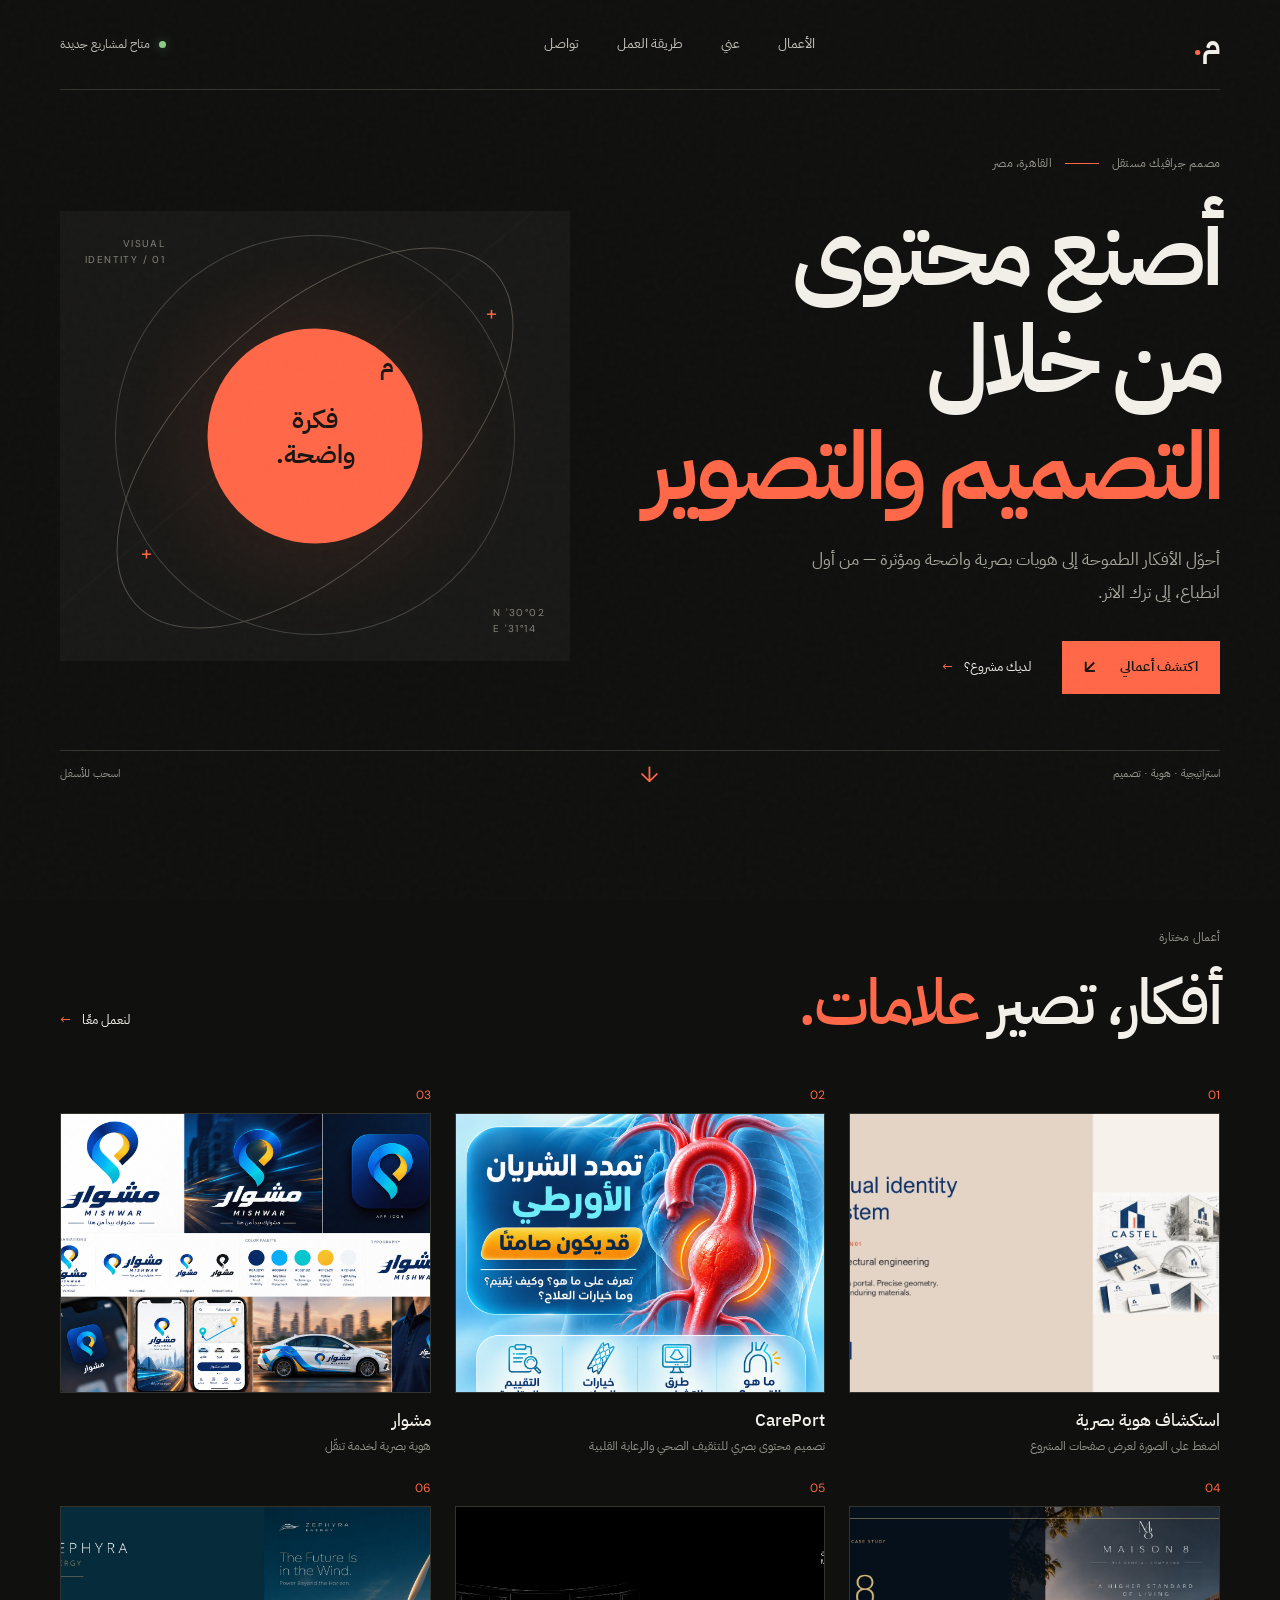
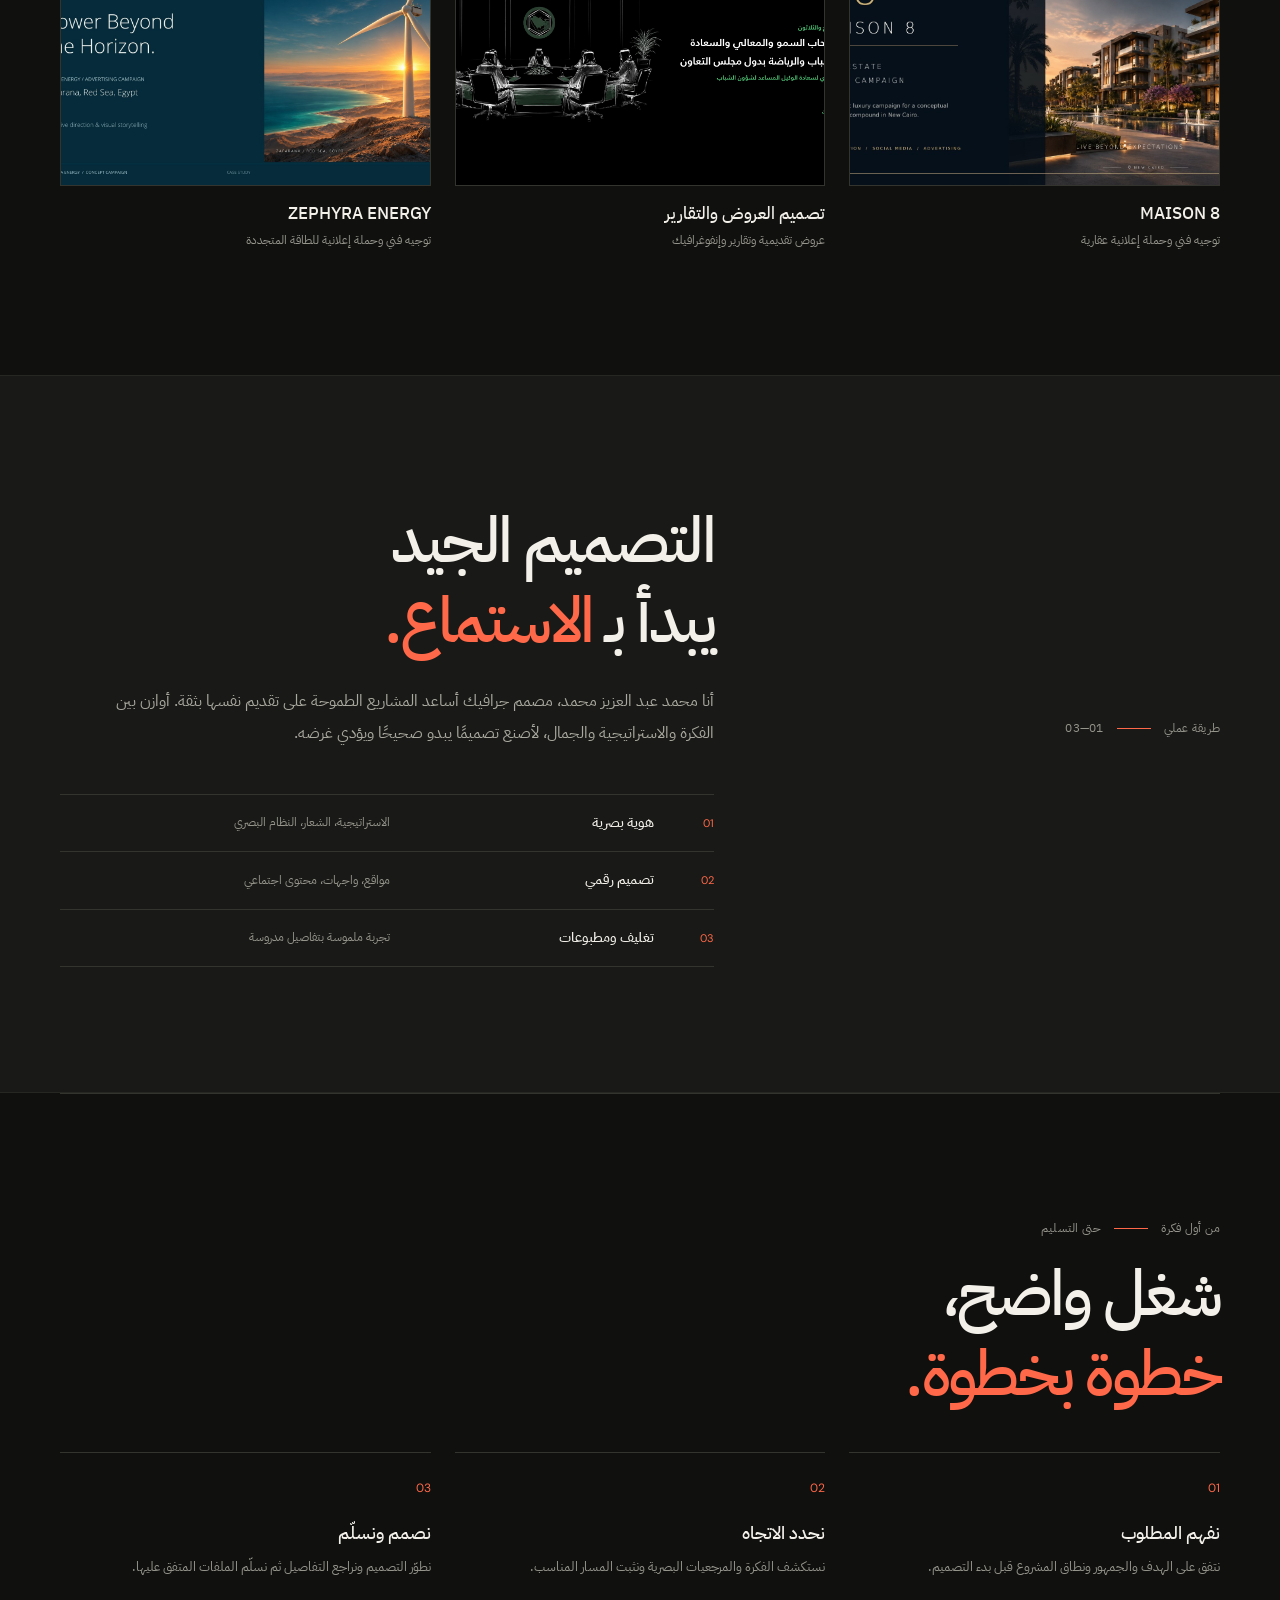
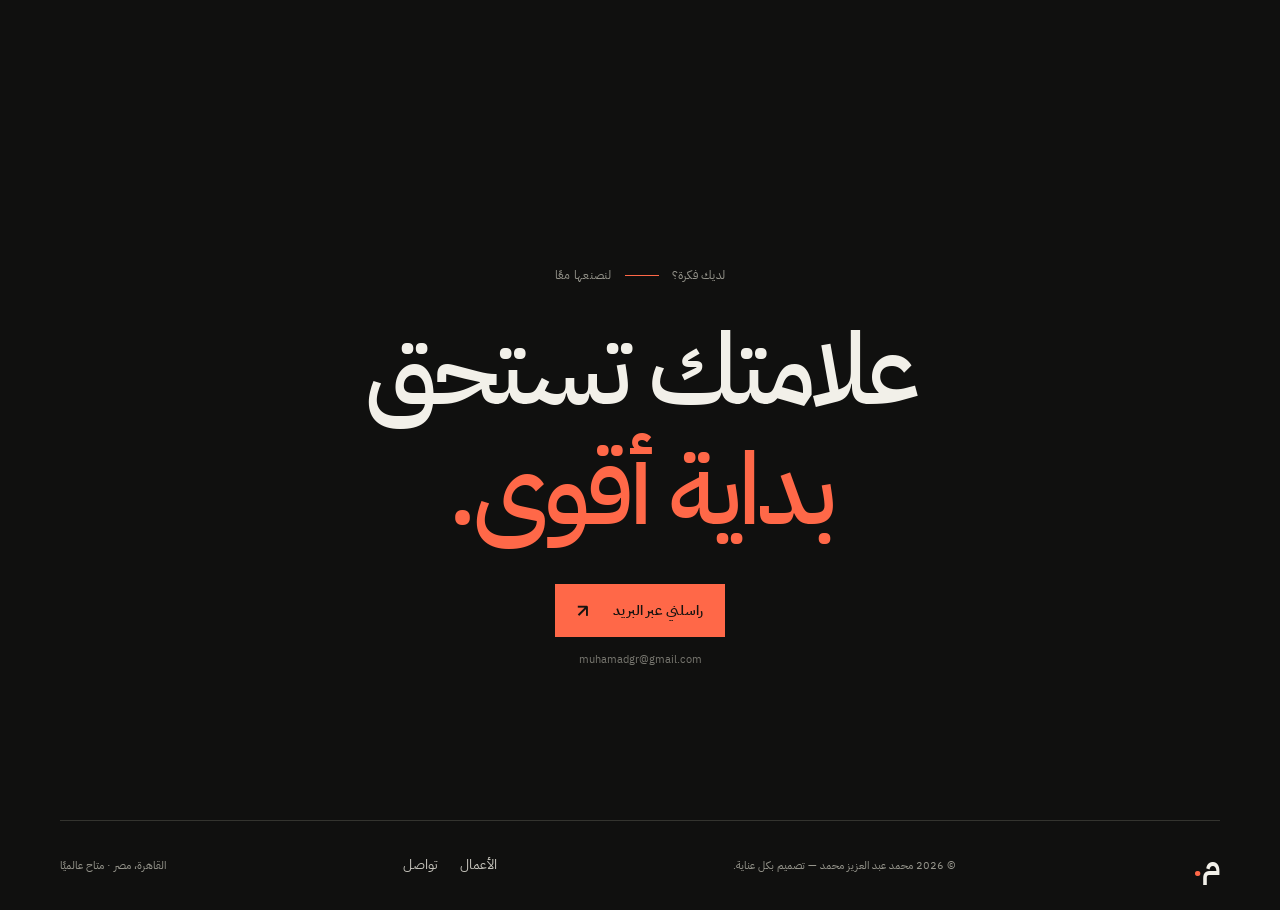
==== index.html @ dd1954d4 "Refine portfolio hero headline" ====
<!doctype html>
<html lang="ar" dir="rtl">
<head>
  <meta charset="utf-8">
  <meta name="viewport" content="width=device-width, initial-scale=1">
  <meta name="theme-color" content="#10100f">
  <meta name="description" content="محمد عبد العزيز محمد — مصمم جرافيك أبني هويات بصرية وتجارب رقمية واضحة، جريئة، ومصممة لتترك أثرًا.">
  <meta property="og:type" content="website">
  <meta property="og:title" content="محمد عبد العزيز محمد — مصمم جرافيك ومصور (منشئ محتوى)">
  <meta property="og:description" content="هويات بصرية وتصميمات رقمية ومطبوعات للمشاريع الطموحة.">
  <link rel="icon" href="favicon.svg" type="image/svg+xml">
  <title>محمد عبد العزيز محمد — مصمم جرافيك ومصور (منشئ محتوى)</title>
  <link rel="preconnect" href="https://fonts.googleapis.com">
  <link rel="preconnect" href="https://fonts.gstatic.com" crossorigin>
  <link href="https://fonts.googleapis.com/css2?family=DM+Sans:wght@400;500;600;700&family=IBM+Plex+Sans+Arabic:wght@400;500;600;700&display=swap" rel="stylesheet">
  <link rel="stylesheet" href="styles.css">
  <script defer a.JPG="script.js"></script>
</head>
<body>
  <a class="skip-link" href="#maincontent">انتقل إلى المحتوى</a>
  <div class="grain" aria-hidden="true"></div>
  <header class="site-header wrap">
    <a class="wordmark" href="#top" aria-label="محمد عبد العزيز محمد، إلى أعلى الصفحة">م<span>.</span></a>
    <nav aria-label="التنقل الرئيسي">
      <a href="#work">الأعمال</a><a href="#about">عني</a><a href="#process">طريقة العمل</a><a href="#contact">تواصل</a>
    </nav>
    <a class="availability" href="#contact"><i></i> متاح لمشاريع جديدة</a>
  </header>

  <main id="top">
    <section class="hero wrap" id="maincontent">
      <div class="hero-copy">
        <p class="eyebrow"><span>مصمم جرافيك مستقل</span><span class="eyebrow-line"></span><span>القاهرة، مصر</span></p>
        <h1>أصنع محتوى<br>من خلال <em>التصميم والتصوير</em></h1>
        <p class="hero-intro">أحوّل الأفكار الطموحة إلى هويات بصرية واضحة ومؤثرة — من أول انطباع، إلى ترك الاثر.</p>
        <div class="hero-actions"><a class="button button-primary" href="#work">اكتشف أعمالي <span>↙</span></a><a class="text-link" href="#contact">لديك مشروع؟ <span>←</span></a></div>
      </div>
      <div class="hero-art" aria-label="تكوين تجريدي يعبر عن الهوية البصرية" role="img">
        <div class="art-orbit orbit-one"></div><div class="art-orbit orbit-two"></div>
        <div class="art-disc"><span>فكرة<br>واضحة.</span><b>م</b></div>
        <span class="art-index">VISUAL<br>IDENTITY / 01</span><span class="art-coordinate">30°02' N<br>31°14' E</span>
        <span class="art-cross cross-one">+</span><span class="art-cross cross-two">+</span>
      </div>
      <div class="hero-foot"><span>استراتيجية · هوية · تصميم</span><a href="#work" aria-label="انتقل إلى الأعمال">↓</a><span>اسحب للأسفل</span></div>
    </section>

    <section class="work-section section wrap" id="work">
      <div class="section-heading"><div><p class="eyebrow">أعمال مختارة</p><h2>أفكار، تصير <em>علامات.</em></h2></div><a class="text-link desktop-link" href="#contact">لنعمل معًا <span>←</span></a></div>
      <div class="project-grid">
        <article class="project-slot"><span class="slot-number">01</span><a href="project-01-nine-pages.html" style="display:block;color:inherit;text-decoration:none"><div class="project-image-wrap"><img class="project-image" src="a.JPG" alt="غلاف المشروع الأول" loading="lazy"></div></a><h3>استكشاف هوية بصرية</h3><p>اضغط على الصورة لعرض صفحات المشروع</p></article>
        <article class="project-slot">
          <span class="slot-number">02</span>
          <a href="careport.html" aria-label="عرض مشروع CarePort" style="display:block;color:inherit;text-decoration:none">
            <div class="project-image-wrap"><img class="project-image" src="careport-cover.png" alt="غلاف سلسلة CarePort للتثقيف الصحي" loading="lazy" width="1254" height="1254"></div>
            <h3><bdi lang="en">CarePort</bdi></h3>
          </a>
          <p>تصميم محتوى بصري للتثقيف الصحي والرعاية القلبية</p>
        </article>
        <article class="project-slot">
          <span class="slot-number">03</span>
          <a href="mishwar.html" aria-label="عرض مشروع مشوار" style="display:block;color:inherit;text-decoration:none">
            <div class="project-image-wrap"><img class="project-image" src="mishwar-cover.png" alt="لوحة هوية مشوار تعرض الشعار والألوان ونماذج تطبيقه على الهاتف والمركبة" loading="lazy" width="1536" height="1024"></div>
            <h3>مشوار</h3>
          </a>
          <p>هوية بصرية لخدمة تنقّل</p>
        </article>
        <article class="project-slot">
          <span class="slot-number">04</span>
          <a href="maison-8.html" aria-label="عرض مشروع MAISON 8" style="display:block;color:inherit;text-decoration:none">
            <div class="project-image-wrap"><img class="project-image" src="maison-8-01.jpg" alt="غلاف حملة MAISON 8 لمجمّع سكني في القاهرة الجديدة" loading="lazy" width="1500" height="844"></div>
            <h3><bdi lang="en">MAISON 8</bdi></h3>
          </a>
          <p>توجيه فني وحملة إعلانية عقارية</p>
        </article>
        <article class="project-slot">
          <span class="slot-number">05</span>
          <a href="presentations.html" aria-label="عرض مشروع تصميم العروض والتقارير" style="display:block;color:inherit;text-decoration:none">
            <div class="project-image-wrap"><img class="project-image" src="pr-01-sports-cover.png" alt="غلاف عرض وزارة الرياضة" loading="lazy" width="1920" height="1080"></div>
            <h3>تصميم العروض والتقارير</h3>
          </a>
          <p>عروض تقديمية وتقارير وإنفوغرافيك</p>
        </article>
        <article class="project-slot">
          <span class="slot-number">06</span>
          <a href="zephyra-energy.html" aria-label="عرض مشروع ZEPHYRA ENERGY" style="display:block;color:inherit;text-decoration:none">
            <div class="project-image-wrap"><img class="project-image" src="zephyra-energy-01.jpg" alt="غلاف حملة ZEPHYRA ENERGY لطاقة الرياح بالزعفرانة" loading="lazy" width="1500" height="938"></div>
            <h3><bdi lang="en">ZEPHYRA ENERGY</bdi></h3>
          </a>
          <p>توجيه فني وحملة إعلانية للطاقة المتجددة</p>
        </article>
      </div>
    </section>

    <section class="about-section section" id="about">
      <div class="wrap about-layout"><p class="eyebrow">طريقة عملي <span class="eyebrow-line"></span> 01—03</p><div class="about-content"><h2>التصميم الجيد<br>يبدأ بـ <em>الاستماع.</em></h2><p class="about-body">أنا محمد عبد العزيز محمد، مصمم جرافيك أساعد المشاريع الطموحة على تقديم نفسها بثقة. أوازن بين الفكرة والاستراتيجية والجمال، لأصنع تصميمًا يبدو صحيحًا ويؤدي غرضه.</p><div class="services"><div><span>01</span><b>هوية بصرية</b><small>الاستراتيجية، الشعار، النظام البصري</small></div><div><span>02</span><b>تصميم رقمي</b><small>مواقع، واجهات، محتوى اجتماعي</small></div><div><span>03</span><b>تغليف ومطبوعات</b><small>تجربة ملموسة بتفاصيل مدروسة</small></div></div></div></div>
    </section>

    <section class="process-section section wrap" id="process">
      <div class="section-heading"><div><p class="eyebrow">من أول فكرة <span class="eyebrow-line"></span> حتى التسليم</p><h2>شغل واضح،<br><em>خطوة بخطوة.</em></h2></div></div>
      <div class="process-grid">
        <article><span>01</span><h3>نفهم المطلوب</h3><p>نتفق على الهدف والجمهور ونطاق المشروع قبل بدء التصميم.</p></article>
        <article><span>02</span><h3>نحدد الاتجاه</h3><p>نستكشف الفكرة والمرجعيات البصرية ونثبت المسار المناسب.</p></article>
        <article><span>03</span><h3>نصمم ونسلّم</h3><p>نطوّر التصميم ونراجع التفاصيل ثم نسلّم الملفات المتفق عليها.</p></article>
      </div>
    </section>

    <section class="contact-section section wrap" id="contact"><p class="eyebrow">لديك فكرة؟ <span class="eyebrow-line"></span> لنصنعها معًا</p><h2>علامتك تستحق<br><em>بداية أقوى.</em></h2><a class="button button-primary contact-button" href="mailto:muhamadgr@gmail.com?subject=%D9%85%D8%B4%D8%B1%D9%88%D8%B9%20%D8%AC%D8%AF%D9%8A%D8%AF">راسلني عبر البريد <span>↗</span></a><p class="contact-hint" dir="ltr">muhamadgr@gmail.com</p></section>
  </main>
  <footer class="site-footer wrap"><a class="wordmark" href="#top">م<span>.</span></a><span>© <span id="year">2026</span> محمد عبد العزيز محمد — تصميم بكل عناية.</span><div><a href="#work">الأعمال</a><a href="#contact">تواصل</a></div><span class="footer-location">القاهرة، مصر · متاح عالميًا</span></footer>
</body>
</html>
---- styles.css ----
:root{--bg:#10100f;--panel:#171715;--text:#f2f0e9;--muted:#96958c;--line:#34342f;--accent:#ff6848;--font:"IBM Plex Sans Arabic",sans-serif;--latin:"DM Sans",sans-serif}*{box-sizing:border-box}html{scroll-behavior:smooth;scroll-padding-top:90px}body{margin:0;background:var(--bg);color:var(--text);font-family:var(--font);font-size:16px;line-height:1.6;overflow-x:hidden}.grain{position:fixed;inset:0;pointer-events:none;z-index:5;opacity:.07;background-image:url("data:image/svg+xml,%3Csvg viewBox='0 0 180 180' xmlns='http://www.w3.org/2000/svg'%3E%3Cfilter id='n'%3E%3CfeTurbulence type='fractalNoise' baseFrequency='.8' numOctaves='3' stitchTiles='stitch'/%3E%3C/filter%3E%3Crect width='100%25' height='100%25' filter='url(%23n)' opacity='.3'/%3E%3C/svg%3E")}.wrap{width:min(1160px,calc(100% - 64px));margin-inline:auto}.site-header{height:90px;display:flex;align-items:center;justify-content:space-between;border-bottom:1px solid var(--line)}.wordmark{font-family:var(--font);font-weight:700;font-size:30px;color:var(--text);text-decoration:none;line-height:1}.wordmark span{color:var(--accent)}nav{display:flex;gap:38px}nav a,.site-footer a:not(.wordmark){font-size:14px;color:#c3c1b9;text-decoration:none;transition:color .2s}nav a:hover,.site-footer a:hover{color:var(--accent)!important}.availability{font-size:12px;text-decoration:none;color:#c3c1b9;display:flex;align-items:center;gap:9px}.availability i{width:7px;height:7px;background:#8ecb86;border-radius:50%;box-shadow:0 0 12px #8ecb8670}.hero{min-height:670px;display:grid;grid-template-columns:1.02fr .98fr;align-items:center;position:relative;padding-block:64px 84px}.hero-copy{padding-bottom:25px}.eyebrow{margin:0 0 27px;color:var(--muted);font-size:12px;letter-spacing:.02em;display:flex;align-items:center;gap:13px}.eyebrow-line{height:1px;width:34px;background:var(--accent);display:inline-block}.hero h1{font-size:clamp(58px,7.4vw,100px);line-height:1.13;letter-spacing:-.055em;margin:0 0 23px;font-weight:600}.hero h1 em,h2 em{font-style:normal;color:var(--accent)}.hero-intro{max-width:445px;color:#aaa99f;font-size:17px;line-height:1.9;margin:0 0 32px}.hero-actions{display:flex;gap:30px;align-items:center}.button{height:53px;padding:0 22px;display:inline-flex;align-items:center;gap:24px;text-decoration:none;font-size:14px;font-weight:600}.button-primary{background:var(--accent);color:#171310;transition:background .2s,transform .2s}.button-primary:hover{background:#ff8368;transform:translateY(-2px)}.button span{font-family:var(--latin);font-size:18px}.text-link{color:var(--text);text-decoration:none;font-size:13px}.text-link span{color:var(--accent);padding-inline-start:8px}.hero-art{height:450px;max-width:510px;width:100%;justify-self:end;position:relative;background:#191917;overflow:hidden}.hero-art:before{content:"";position:absolute;inset:0;background:linear-gradient(140deg,transparent 45%,#ffffff04 45.2%,transparent 45.6%),radial-gradient(ellipse at 50% 50%,#ff684808,transparent 65%)}.art-orbit{position:absolute;border:1px solid #42413b;border-radius:50%;width:400px;height:400px;top:24px;left:50%;transform:translateX(-50%) rotate(-27deg)}.orbit-two{width:250px;height:490px;top:-18px;transform:translateX(-50%) rotate(47deg);border-color:#555149}.art-disc{position:absolute;width:215px;height:215px;border-radius:50%;background:var(--accent);color:#1b1512;top:50%;left:50%;transform:translate(-50%,-50%);display:flex;align-items:center;justify-content:center;text-align:center;font-size:26px;line-height:1.35;font-weight:600;box-shadow:0 0 100px #ff684822}.art-disc b{position:absolute;font-size:22px;top:22px;right:29px}.art-index,.art-coordinate{position:absolute;font:10px/1.6 var(--latin);letter-spacing:.14em;color:#85837a}.art-index{top:25px;left:25px}.art-coordinate{bottom:24px;right:25px;text-align:left}.art-cross{position:absolute;font:20px var(--latin);color:var(--accent)}.cross-one{top:89px;right:73px}.cross-two{bottom:95px;left:81px}.hero-foot{position:absolute;bottom:20px;left:0;right:0;display:flex;align-items:center;justify-content:space-between;border-top:1px solid var(--line);padding-top:14px;color:var(--muted);font-size:11px}.hero-foot a{position:absolute;left:50%;color:var(--accent);font:22px var(--latin);text-decoration:none}.section{padding-block:125px}.section-heading{display:flex;align-items:end;justify-content:space-between;margin-bottom:44px}.section-heading .eyebrow{margin-bottom:16px}.section h2{font-size:clamp(40px,5vw,65px);line-height:1.25;letter-spacing:-.04em;margin:0;font-weight:500}.desktop-link{margin-bottom:12px}.project-grid{display:grid;grid-template-columns:1fr 1fr;gap:48px 22px}.project{color:inherit;text-decoration:none;min-width:0}.project-large{grid-column:1/-1}.project-art{height:330px;position:relative;overflow:hidden}.project-large .project-art{height:445px}.mock-label{position:absolute;top:15px;right:16px;z-index:2;font-size:10px;color:#fff;background:#111a;padding:5px 9px}.art-nawa{background:#b3bd9e;color:#18261a;display:grid;place-items:center}.nawa-mark{font-size:clamp(65px,12vw,145px);font-weight:700;letter-spacing:-.09em;z-index:1}.nawa-mark span{font:17px var(--latin);vertical-align:top;letter-spacing:0}.nawa-sun{position:absolute;width:330px;height:330px;left:9%;top:-100px;border:1px solid #344b2c;border-radius:50%;box-shadow:0 0 0 35px #ffffff0a,0 0 0 70px #ffffff08}.nawa-caption{position:absolute;bottom:25px;left:27px;font:10px var(--latin);letter-spacing:.2em}.art-athar{background:#dfcfb4;color:#2c2924;display:grid;place-items:center}.athar-stamp{font-size:clamp(70px,11vw,120px);font-weight:700;z-index:1;transform:rotate(-8deg);border:3px solid #2c2924;padding:5px 20px 16px;outline:1px solid #2c2924;outline-offset:7px}.athar-lines{position:absolute;inset:-60% -20%;transform:rotate(32deg);background:repeating-linear-gradient(90deg,transparent 0 39px,#2c292418 40px 41px)}.athar-side{position:absolute;bottom:25px;left:25px;font:10px var(--latin);letter-spacing:.18em}.art-madar{background:#d85639;color:#211915;display:grid;place-items:center}.madar-type{font-size:clamp(75px,11vw,125px);font-weight:600;z-index:1;letter-spacing:-.07em}.madar-orb{position:absolute;border:1px solid #2d201b8c;border-radius:50%;width:270px;height:270px}.orb-a{top:-175px;right:-45px}.orb-b{bottom:-215px;left:-55px;width:360px;height:360px}.madar-caption{position:absolute;bottom:25px;right:25px;font:10px var(--latin);letter-spacing:.2em}.project-meta{display:flex;justify-content:space-between;align-items:start;padding-top:16px}.project-meta h3{margin:0 0 3px;font-size:19px;font-weight:500}.project-meta p{margin:0;color:var(--muted);font-size:12px}.project-year{font:11px var(--latin);color:var(--muted);padding-top:5px}.project-year b{color:var(--accent);font-size:16px;margin-inline-start:8px}.placeholder-note{font-size:12px;color:#77766f;margin:35px 0 0}.about-section{background:#191917;border-block:1px solid #262622}.about-layout{display:grid;grid-template-columns:.8fr 1.2fr;gap:70px}.about-layout>.eyebrow{padding-top:17px}.about-content h2{font-size:clamp(43px,5vw,68px);margin-bottom:24px}.about-body{max-width:610px;color:#aaa99f;line-height:2;font-size:16px}.services{margin-top:45px;border-top:1px solid var(--line)}.services>div{display:grid;grid-template-columns:60px 1fr 1.25fr;align-items:center;padding:17px 0;border-bottom:1px solid var(--line)}.services span{font:11px var(--latin);color:var(--accent)}.services b{font-size:14px;font-weight:500}.services small{font-size:12px;color:var(--muted)}.contact-section{text-align:center;padding-block:140px}.contact-section>.eyebrow{justify-content:center;margin-bottom:26px}.contact-section h2{font-size:clamp(55px,8vw,100px);line-height:1.2;margin-bottom:33px}.contact-button{margin:auto}.contact-hint{font-size:11px;color:#77766f;margin-top:14px}.site-footer{height:90px;border-top:1px solid var(--line);display:flex;align-items:center;justify-content:space-between;color:var(--muted);font-size:11px}.site-footer>div{display:flex;gap:22px}.footer-location{font-family:var(--font)}
@media(max-width:760px){.wrap{width:calc(100% - 40px)}.site-header{height:72px}.availability{font-size:0;gap:0}.availability i{width:8px;height:8px}nav{gap:18px}nav a{font-size:12px}.hero{grid-template-columns:1fr;padding-block:65px 75px;gap:42px}.hero-copy{padding:0}.hero h1{font-size:clamp(58px,13vw,86px)}.hero-intro{font-size:15px}.hero-art{height:min(88vw,400px);justify-self:stretch;max-width:none}.hero-foot{bottom:14px}.section{padding-block:82px}.section-heading{align-items:start}.section-heading h2{font-size:40px}.desktop-link{display:none}.project-grid{gap:38px 14px}.project-large .project-art{height:330px}.project-art{height:260px}.about-layout{grid-template-columns:1fr;gap:24px}.about-layout>.eyebrow{margin:0}.services>div{grid-template-columns:38px 1fr}.services small{grid-column:2;margin-top:3px}.contact-section{padding-block:100px}.contact-section h2{font-size:clamp(54px,12vw,78px)}.site-footer{height:auto;min-height:90px;display:grid;grid-template-columns:auto 1fr;gap:12px;padding-block:20px}.site-footer>span:nth-child(2){text-align:left}.site-footer>div{grid-column:1}.footer-location{grid-column:2;grid-row:2;text-align:left}}@media(max-width:480px){.wrap{width:calc(100% - 32px)}nav{gap:13px}nav a{font-size:11px}.wordmark{font-size:27px}.hero{padding-top:54px}.eyebrow{font-size:10px;gap:9px}.hero-art{height:310px}.project-grid{grid-template-columns:1fr}.project-large{grid-column:auto}.project-large .project-art,.project-art{height:300px}.nawa-mark{font-size:100px}.section-heading h2{font-size:36px}.site-footer{font-size:10px}}
@media(prefers-reduced-motion:reduce){html{scroll-behavior:auto}*,*:before,*:after{transition:none!important}}
.skip-link{position:fixed;top:10px;right:10px;z-index:10;transform:translateY(-160%);background:var(--accent);color:#171310;padding:10px 16px;text-decoration:none;font-size:13px}.skip-link:focus{transform:translateY(0)}
:focus-visible{outline:2px solid var(--accent);outline-offset:4px}
.project-grid{grid-template-columns:repeat(3,minmax(0,1fr));gap:24px}
.project-slot{min-width:0}.slot-number{display:block;font:12px var(--latin);color:var(--accent);margin-bottom:10px}.slot-graphic{height:280px;position:relative;overflow:hidden;background:#1a1a18;border:1px solid #34342f}.slot-graphic:before,.slot-graphic:after{content:"";position:absolute;border:1px solid #66645a;border-radius:50%;width:210px;height:210px;top:35px;left:50%;transform:translateX(-50%)}.slot-graphic:after{width:145px;height:240px;transform:translateX(-50%) rotate(38deg);border-color:#56544b}.slot-graphic i{position:absolute;width:92px;height:92px;top:50%;left:50%;transform:translate(-50%,-50%);border-radius:50%;background:var(--accent);z-index:1}.slot-graphic b{position:absolute;z-index:2;top:50%;left:50%;width:44px;height:3px;transform:translate(-50%,-50%) rotate(-45deg);background:#171310}.slot-graphic span{position:absolute;width:7px;height:7px;right:24px;top:24px;background:var(--accent);border-radius:50%}.graphic-two{background:#24211d}.graphic-two:before{border-color:#797369;width:240px;height:180px}.graphic-two:after{width:260px;height:115px;transform:translateX(-50%) rotate(-32deg);border-color:#5c574e}.graphic-two i{background:#d9c7a7;width:112px;height:112px;border-radius:0;transform:translate(-50%,-50%) rotate(45deg)}.graphic-two b{width:55px;background:#24211d;transform:translate(-50%,-50%) rotate(45deg)}.graphic-three{background:#27221f}.graphic-three:before{border-color:#a34f39;width:250px;height:250px}.graphic-three:after{border-color:#ed755c;width:174px;height:280px}.graphic-three i{width:122px;height:122px;background:#d85639}.graphic-three b{background:#271815;width:60px}.project-slot h3{margin:14px 0 3px;font-size:17px;font-weight:500}.project-slot p{margin:0;color:var(--muted);font-size:12px}.placeholder-note{padding-top:18px;border-top:1px solid var(--line);line-height:1.8}
.process-section{border-top:1px solid var(--line)}.process-section .section-heading{margin-bottom:38px}.process-grid{display:grid;grid-template-columns:repeat(3,1fr);gap:24px}.process-grid article{padding:22px 0;border-top:1px solid var(--line)}.process-grid article>span{font:12px var(--latin);color:var(--accent)}.process-grid h3{font-size:18px;font-weight:500;margin:18px 0 7px}.process-grid p{font-size:13px;line-height:1.9;color:var(--muted);margin:0;max-width:300px}
@media(max-width:900px){nav{gap:22px}.project-grid{grid-template-columns:repeat(2,minmax(0,1fr))}.process-grid{gap:18px}}
@media(max-width:760px){nav{gap:14px}.project-grid{grid-template-columns:repeat(2,minmax(0,1fr))}.slot-graphic{height:235px}.process-grid{grid-template-columns:1fr;gap:4px}.process-grid article{display:grid;grid-template-columns:42px 1fr;align-items:center;column-gap:12px;padding:16px 0}.process-grid article>span{grid-row:span 2}.process-grid h3{margin:0 0 4px}.process-grid p{max-width:none}}
@media(max-width:480px){.project-grid{grid-template-columns:1fr}.slot-graphic{height:260px}}

.project-image-wrap{height:280px;position:relative;overflow:hidden;background:#1a1a18;border:1px solid #34342f}.project-image{width:100%;height:100%;display:block;object-fit:cover;transition:transform .45s ease}.project-slot:hover .project-image{transform:scale(1.035)}.temporary-image-label{position:absolute;z-index:1;top:12px;right:12px;padding:5px 9px;background:#10100fcc;border:1px solid #ffffff30;color:#f2f0e9;font-size:10px;backdrop-filter:blur(8px)}@media(max-width:760px){.project-image-wrap{height:235px}}@media(max-width:480px){.project-image-wrap{height:260px}}
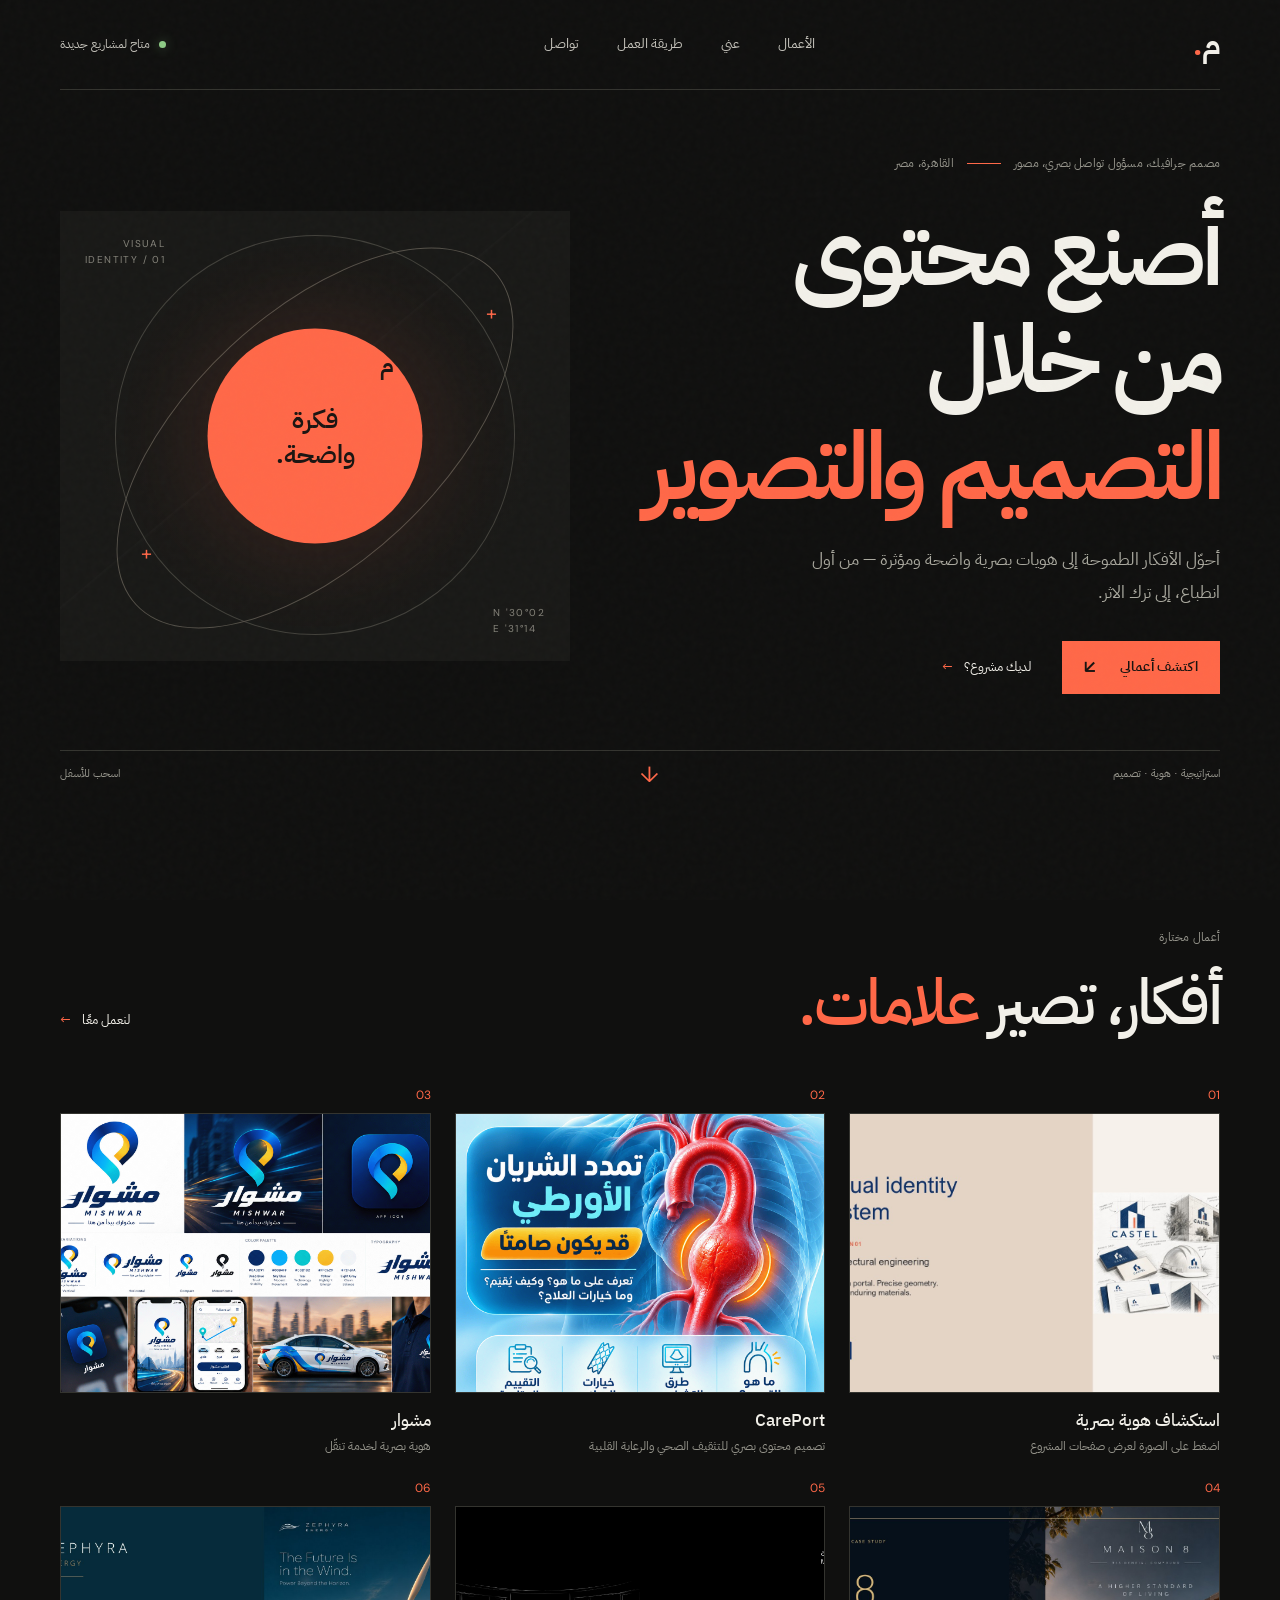
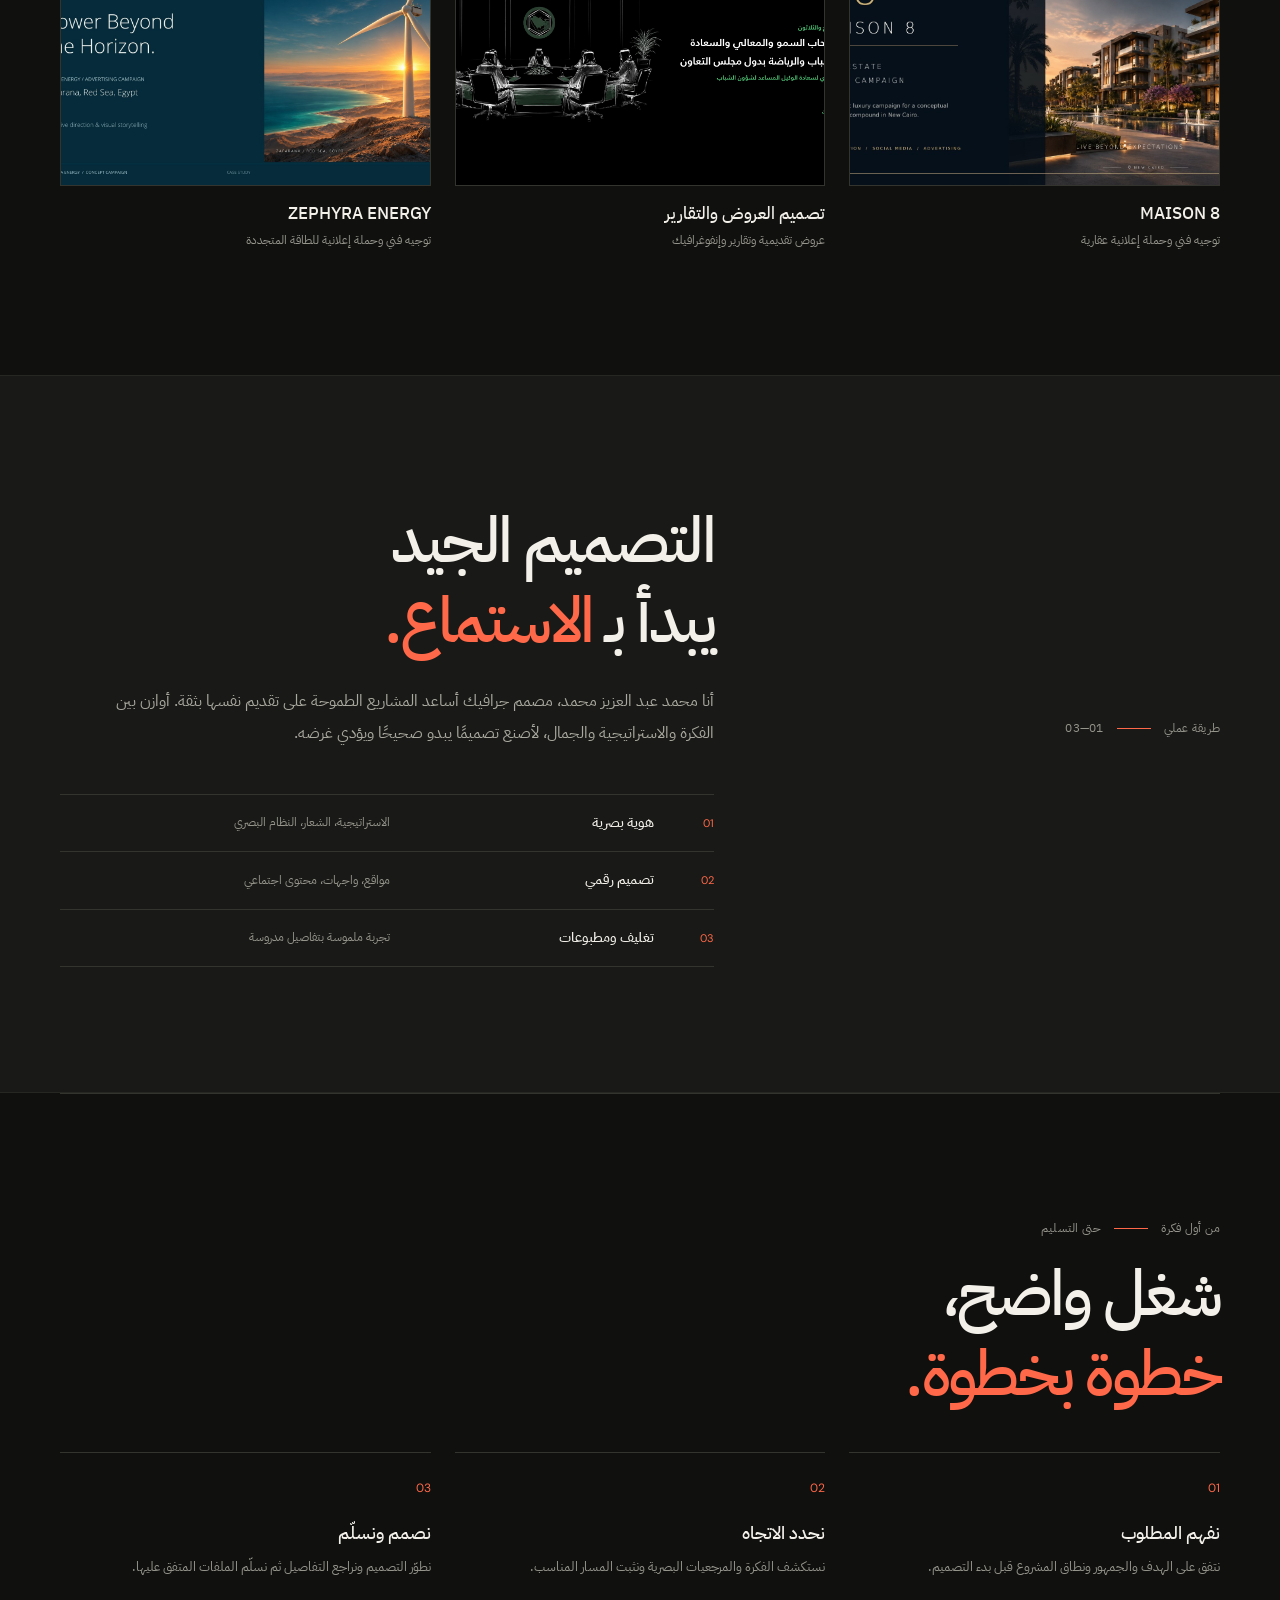
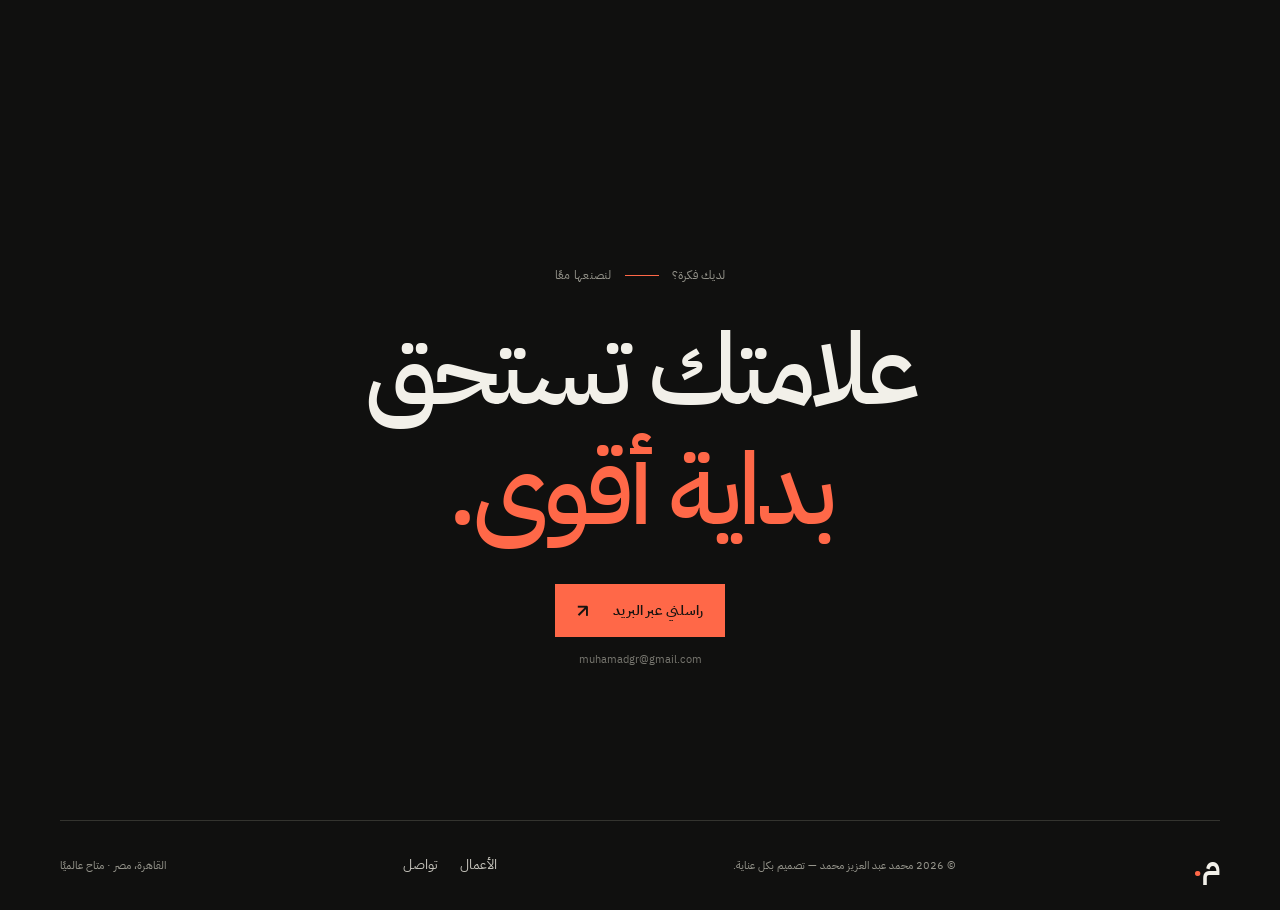
==== commit 1bc504c3: "Update professional role in portfolio hero" ====
--- a/index.html
+++ b/index.html
@@ -62,7 +62,7 @@
 
       <div class="hero-copy"> 
-        <p class="eyebrow"><span>مصمم جرافيك مستقل</span><span class="eyebrow-line"></span><span>القاهرة، مصر</span></p>+        <p class="eyebrow"><span>مصمم جرافيك، مسؤول تواصل بصري، مصور</span><span class="eyebrow-line"></span><span>القاهرة، مصر</span></p> 
         <h1>أصنع محتوى<br>من خلال <em>التصميم والتصوير</em></h1> 
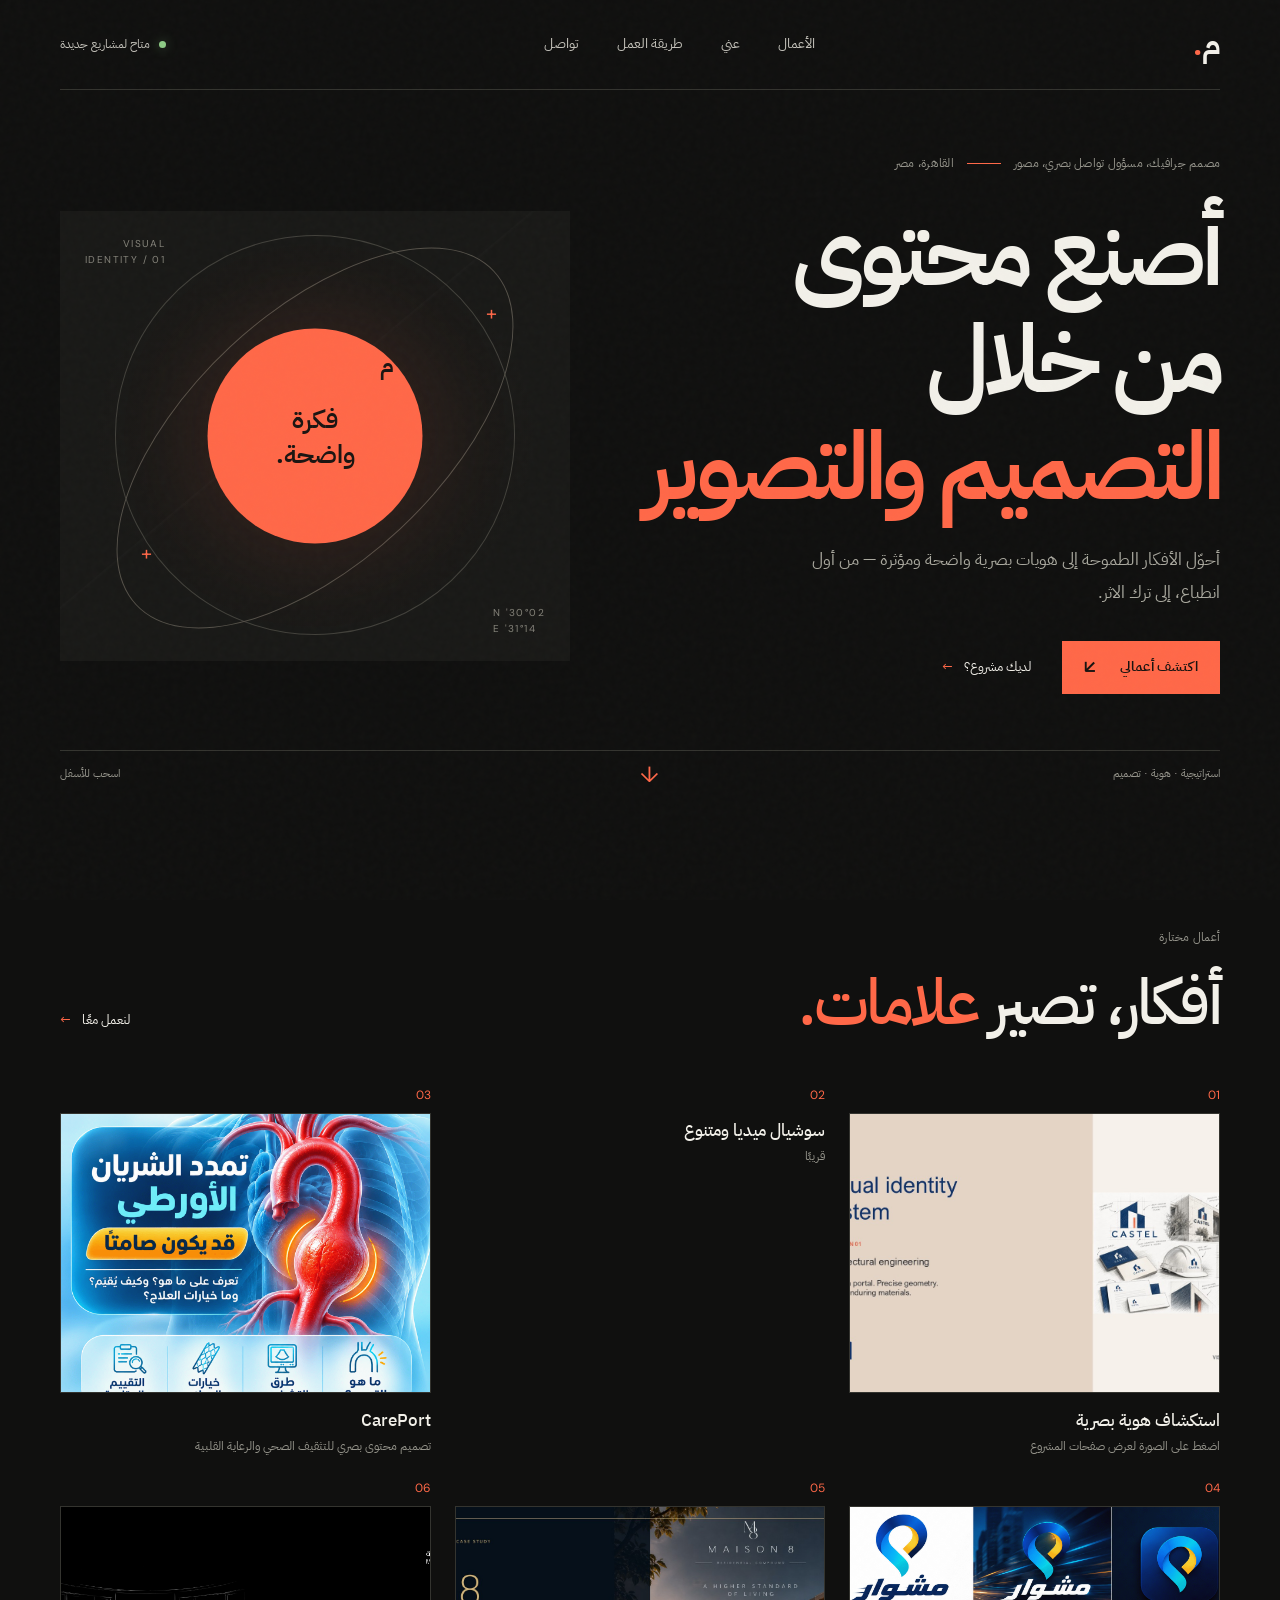
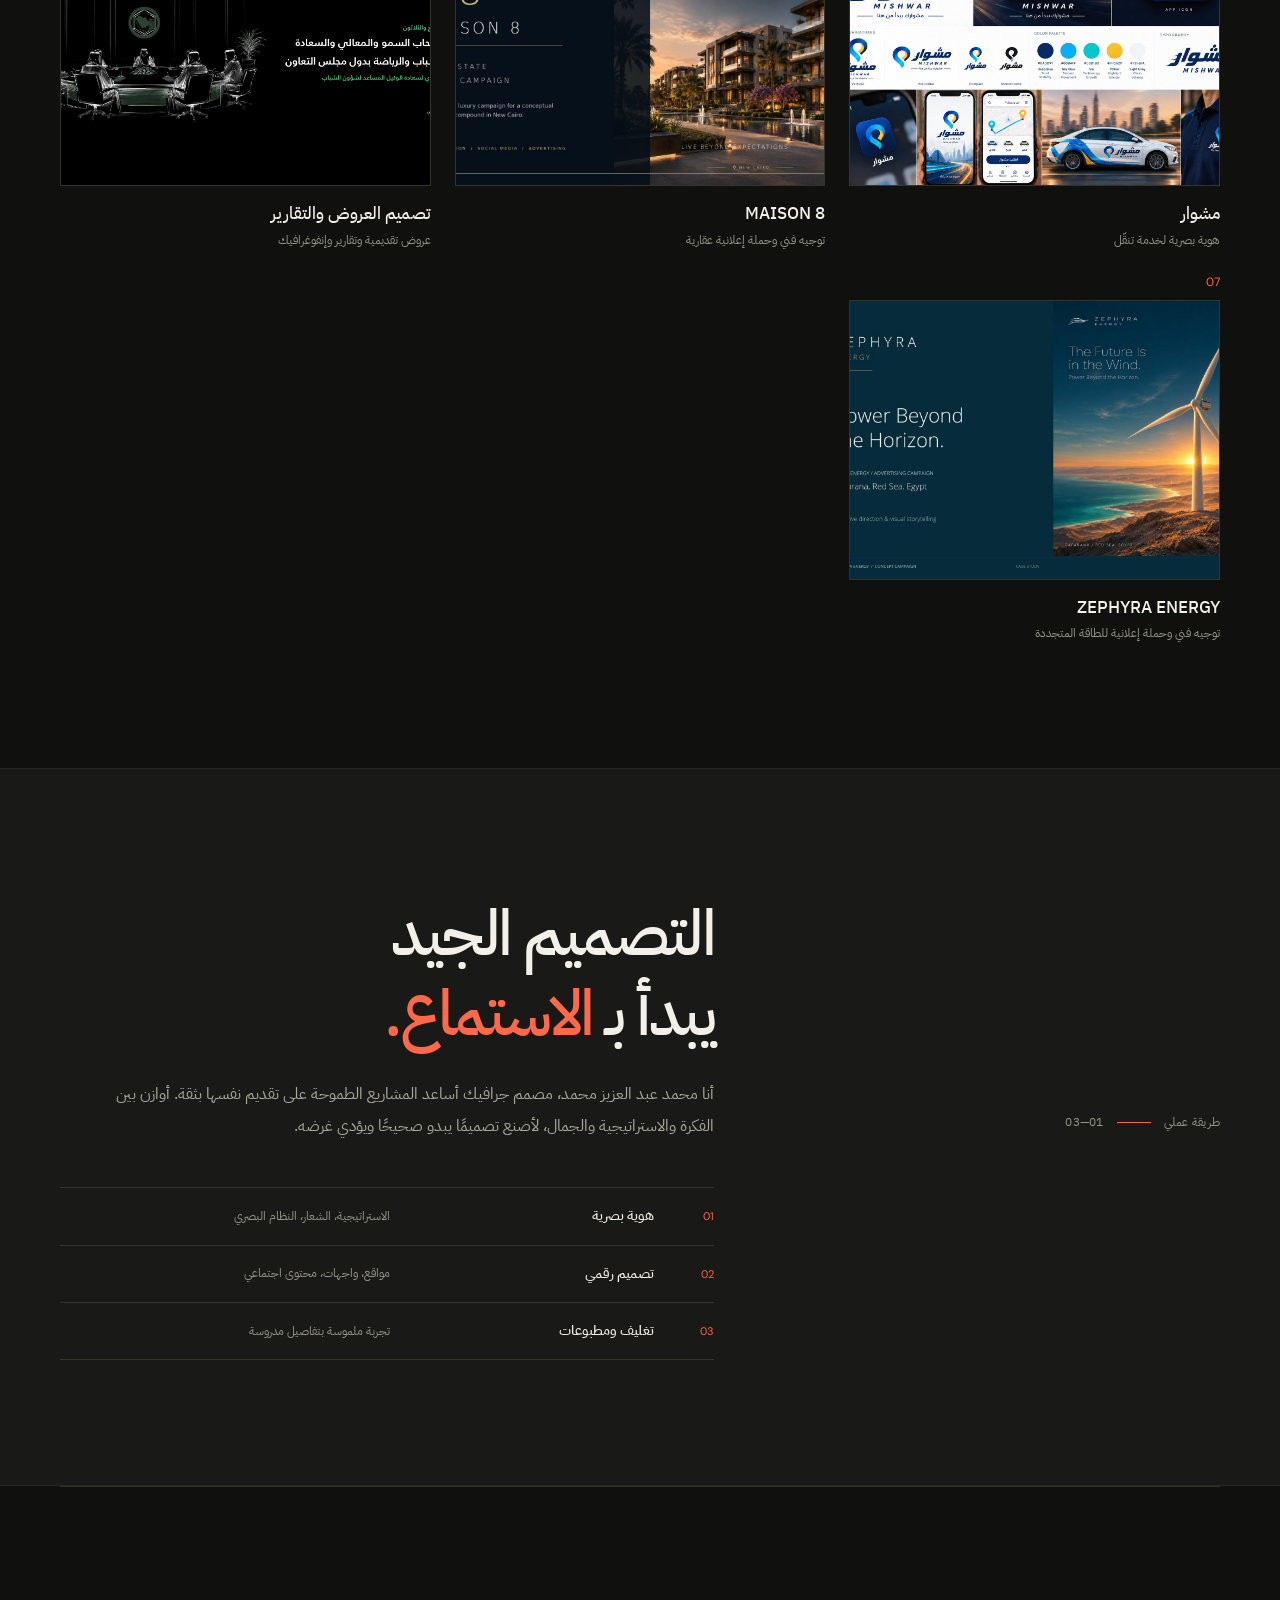
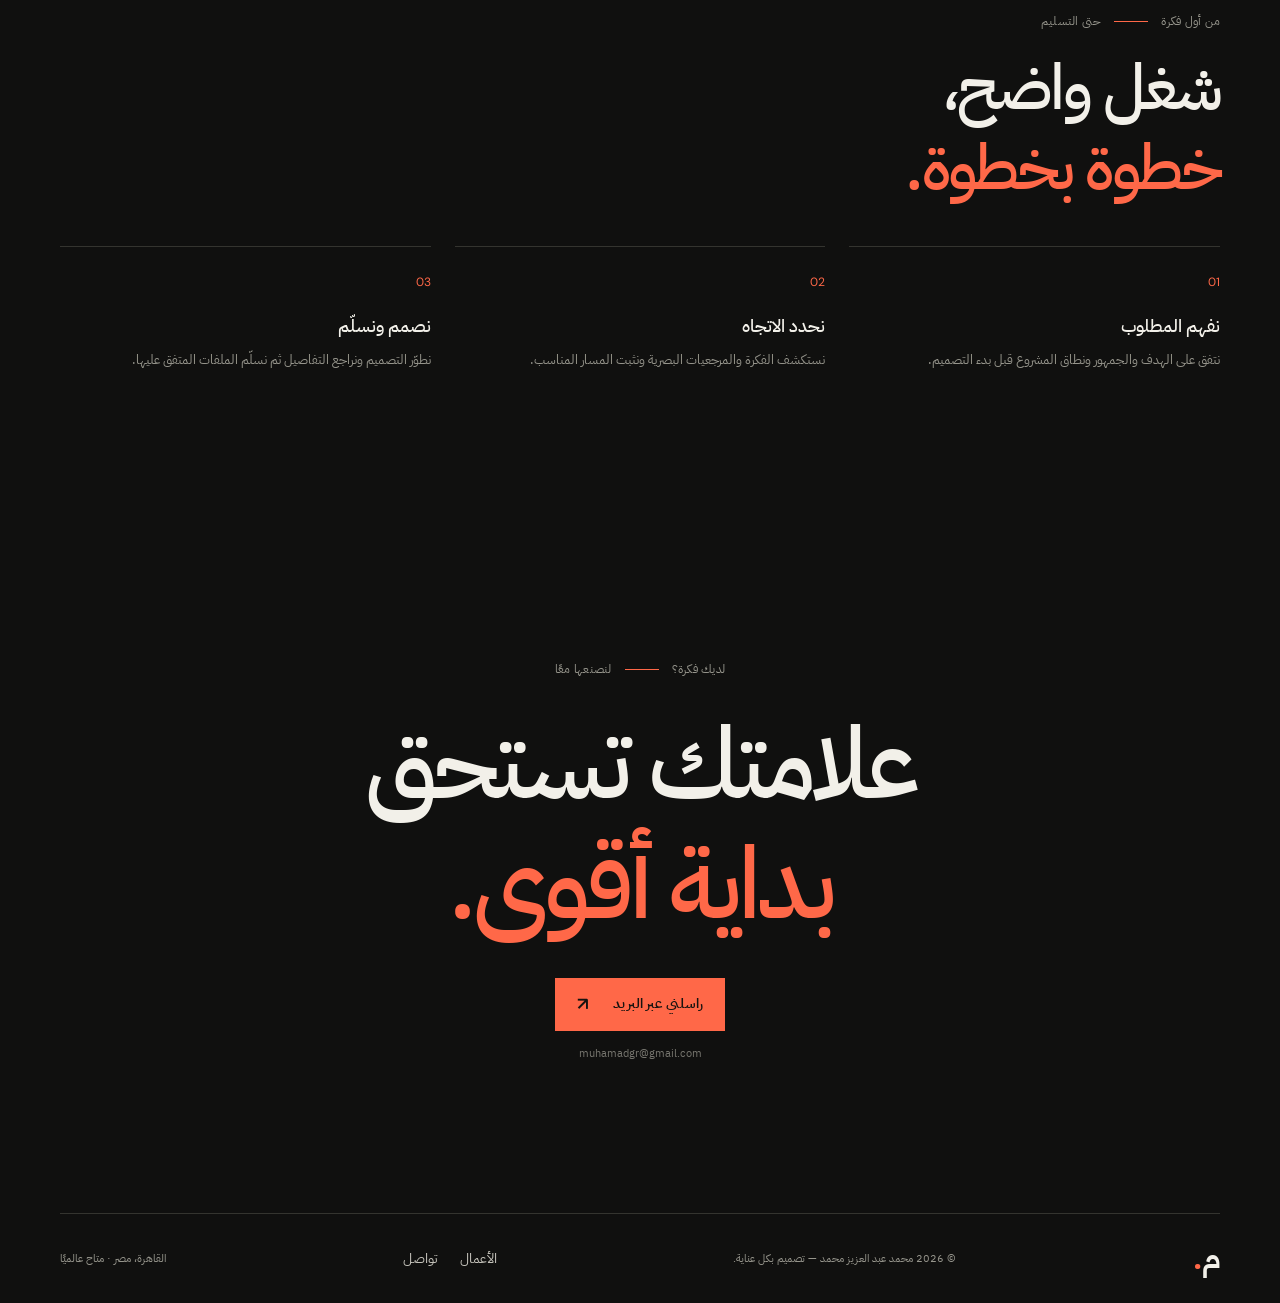
==== commit fa30685c: "Insert social media portfolio project at position 02" ====
--- a/index.html
+++ b/index.html
@@ -98,9 +98,10 @@
 
         <article class="project-slot"><span class="slot-number">01</span><a href="project-01-nine-pages.html" style="display:block;color:inherit;text-decoration:none"><div class="project-image-wrap"><img class="project-image" src="a.JPG" alt="غلاف المشروع الأول" loading="lazy"></div></a><h3>استكشاف هوية بصرية</h3><p>اضغط على الصورة لعرض صفحات المشروع</p></article> 
+        <article class="project-slot" id="social-media"><span class="slot-number">02</span><h3>سوشيال ميديا ومتنوع</h3><p>قريبًا</p></article>
         <article class="project-slot"> 
-          <span class="slot-number">02</span>+          <span class="slot-number">03</span> 
           <a href="careport.html" aria-label="عرض مشروع CarePort" style="display:block;color:inherit;text-decoration:none"> 
@@ -115,7 +116,7 @@
         </article> 
         <article class="project-slot">
-          <span class="slot-number">03</span>
+          <span class="slot-number">04</span>
           <a href="mishwar.html" aria-label="عرض مشروع مشوار" style="display:block;color:inherit;text-decoration:none">
             <div class="project-image-wrap"><img class="project-image" src="mishwar-cover.png" alt="لوحة هوية مشوار تعرض الشعار والألوان ونماذج تطبيقه على الهاتف والمركبة" loading="lazy" width="1536" height="1024"></div>
             <h3>مشوار</h3>
@@ -123,7 +124,7 @@
           <p>هوية بصرية لخدمة تنقّل</p>
         </article>
         <article class="project-slot">
-          <span class="slot-number">04</span>
+          <span class="slot-number">05</span>
           <a href="maison-8.html" aria-label="عرض مشروع MAISON 8" style="display:block;color:inherit;text-decoration:none">
             <div class="project-image-wrap"><img class="project-image" src="maison-8-01.jpg" alt="غلاف حملة MAISON 8 لمجمّع سكني في القاهرة الجديدة" loading="lazy" width="1500" height="844"></div>
             <h3><bdi lang="en">MAISON 8</bdi></h3>
@@ -131,7 +132,7 @@
           <p>توجيه فني وحملة إعلانية عقارية</p>
         </article>
         <article class="project-slot">
-          <span class="slot-number">05</span>
+          <span class="slot-number">06</span>
           <a href="presentations.html" aria-label="عرض مشروع تصميم العروض والتقارير" style="display:block;color:inherit;text-decoration:none">
             <div class="project-image-wrap"><img class="project-image" src="pr-01-sports-cover.png" alt="غلاف عرض وزارة الرياضة" loading="lazy" width="1920" height="1080"></div>
             <h3>تصميم العروض والتقارير</h3>
@@ -140,7 +141,7 @@
         </article>
         <article class="project-slot"> 
-          <span class="slot-number">06</span>+          <span class="slot-number">07</span> 
           <a href="zephyra-energy.html" aria-label="عرض مشروع ZEPHYRA ENERGY" style="display:block;color:inherit;text-decoration:none"> 
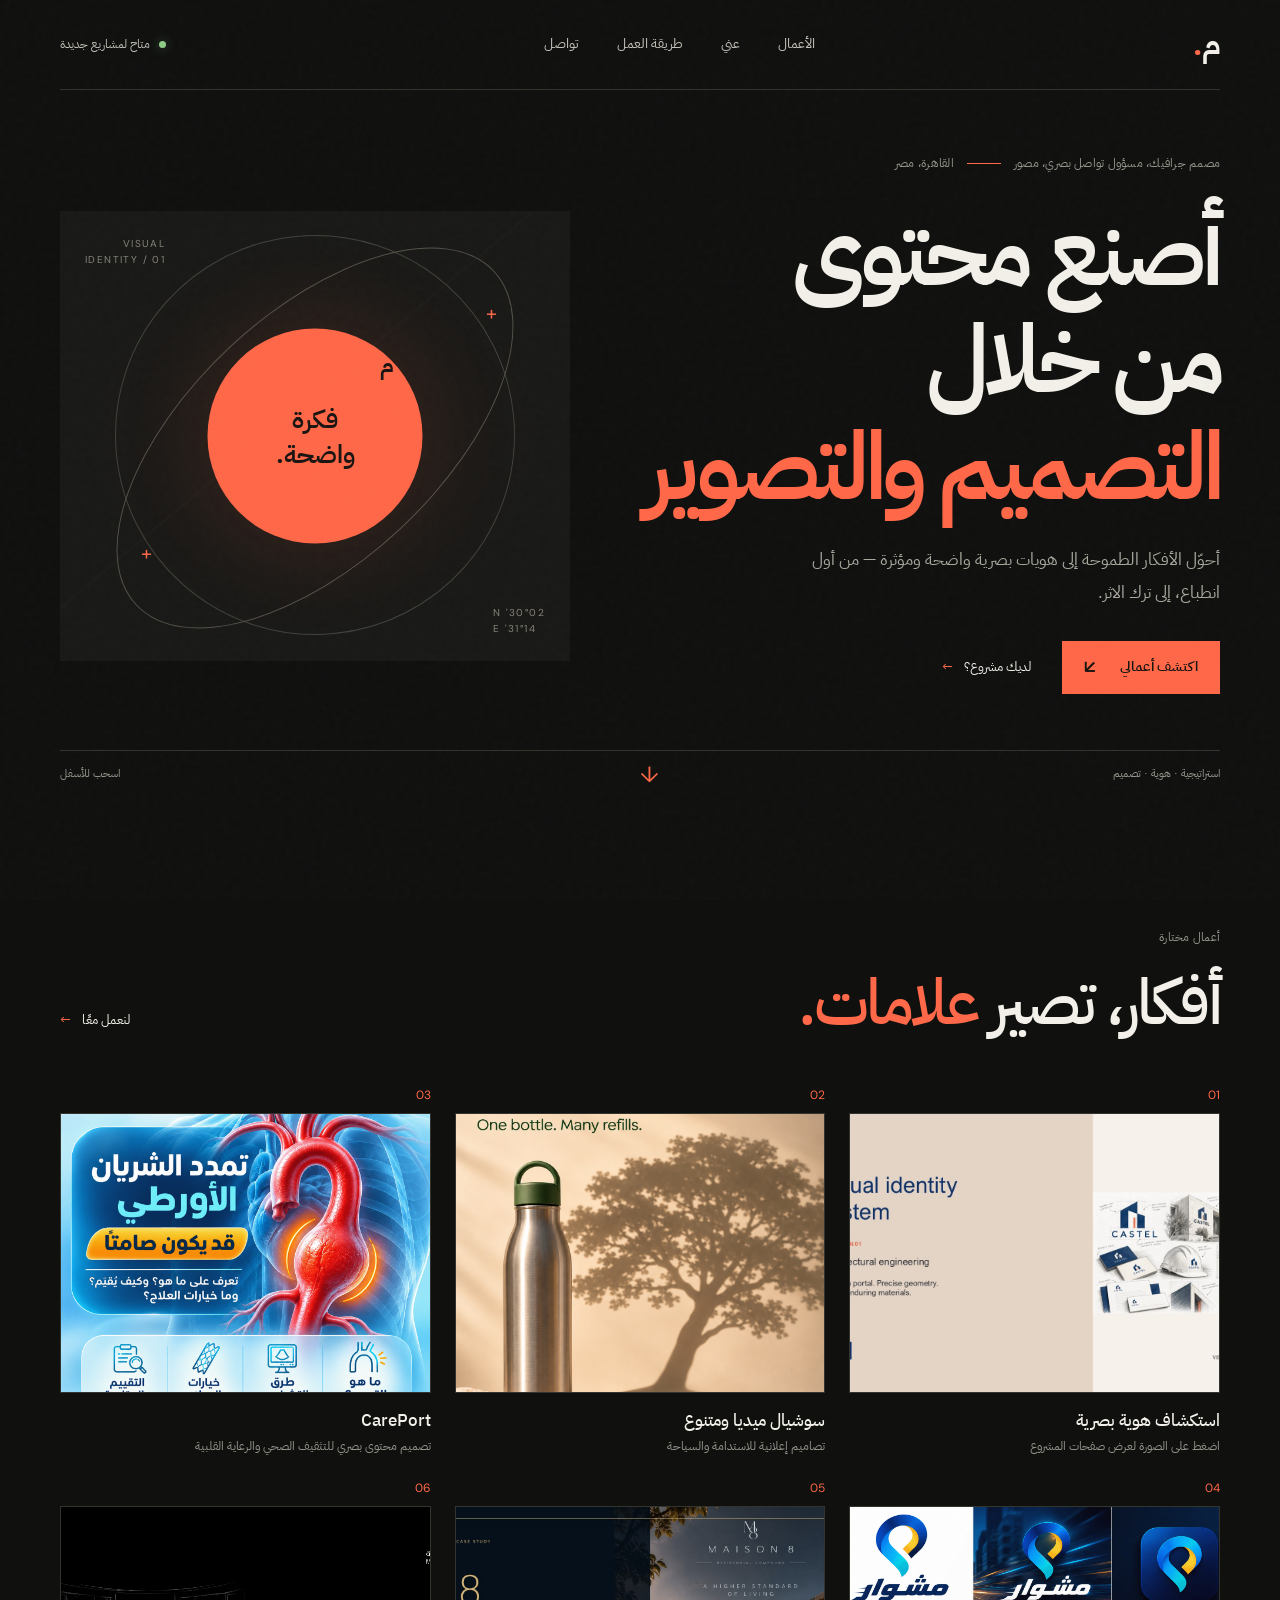
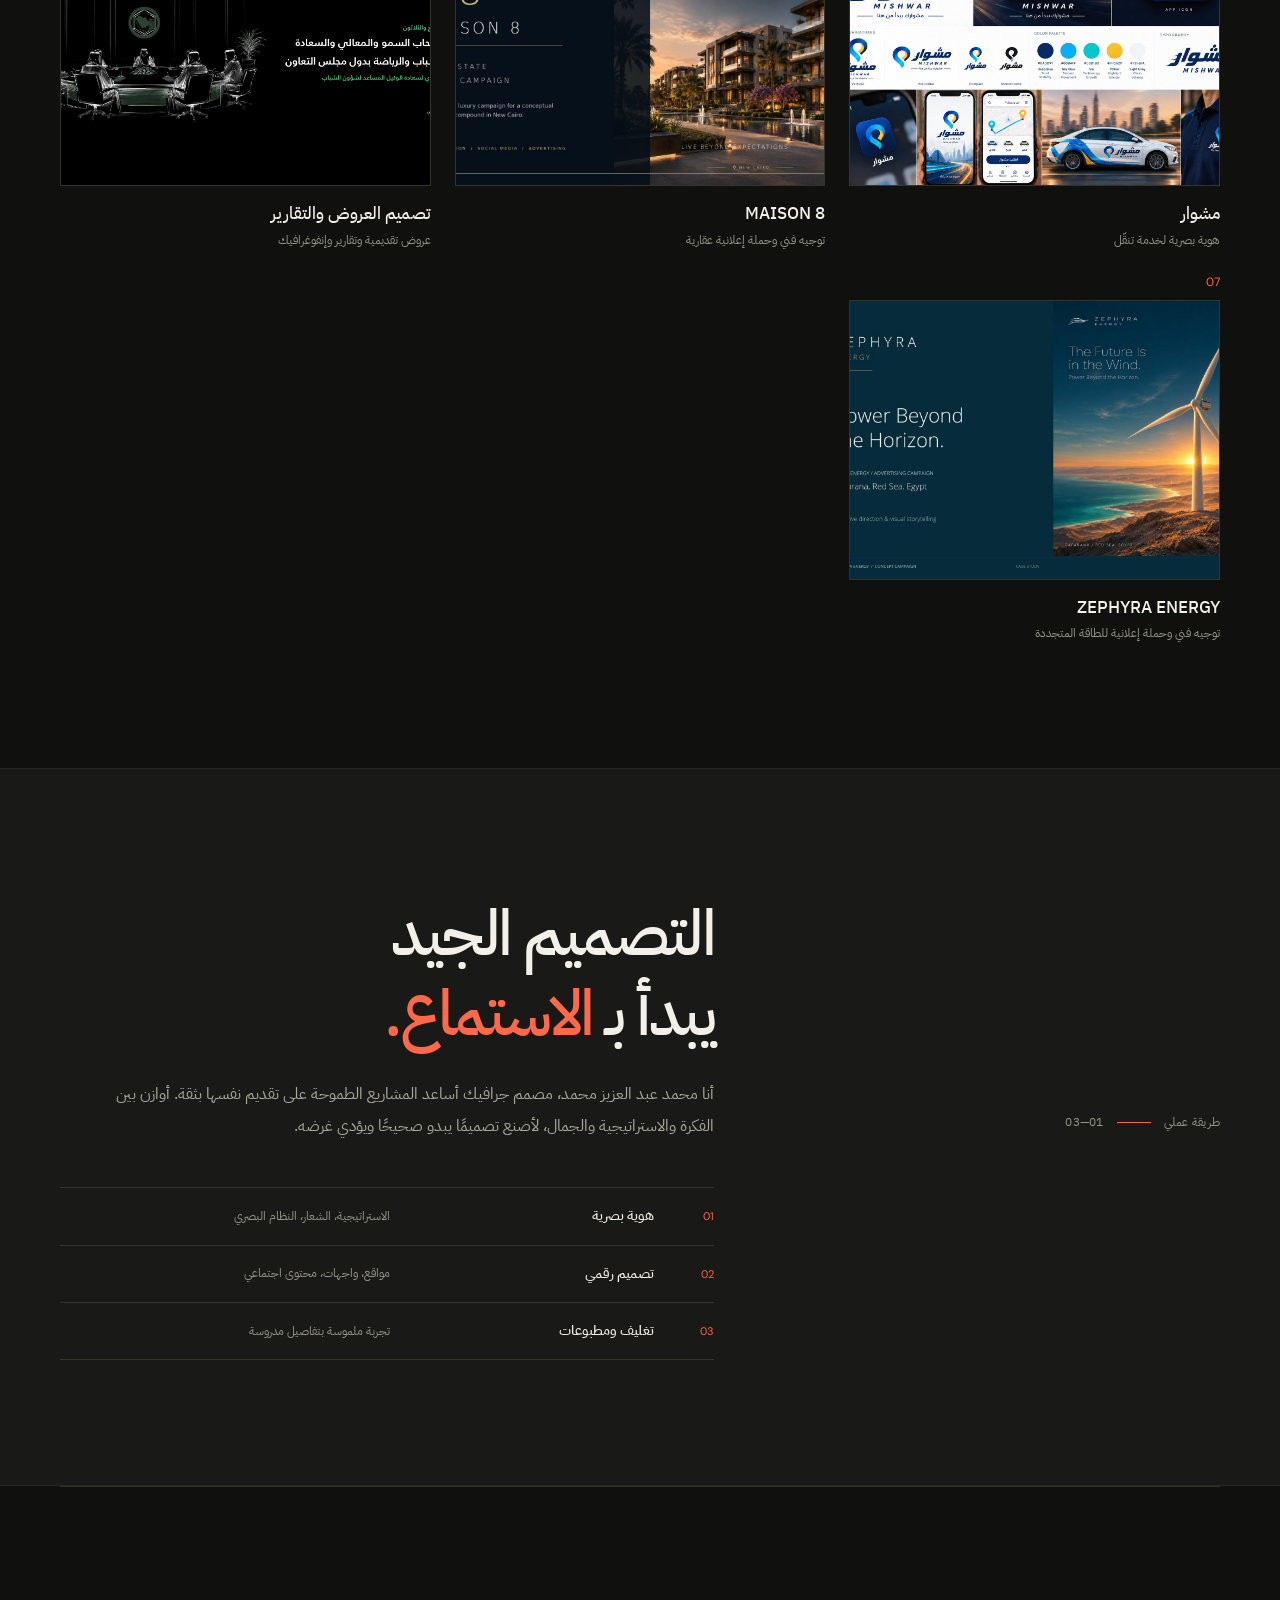
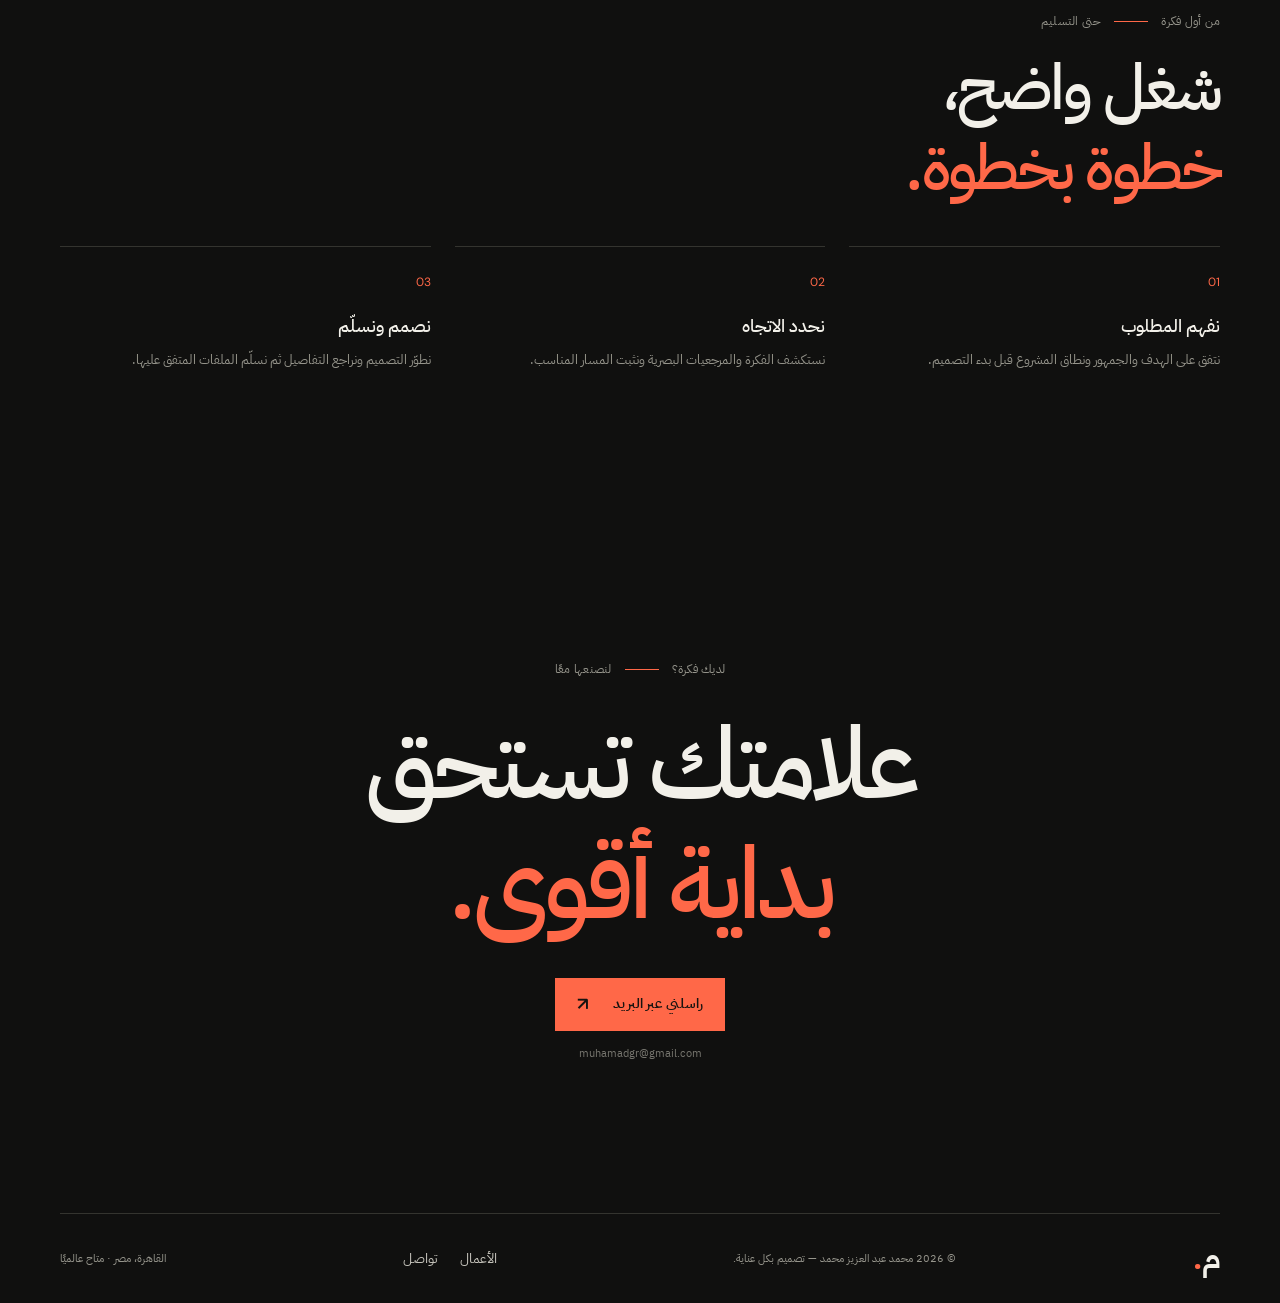
==== commit 794d7af4: "Add edited FAO and Majestic portfolio gallery" ====
--- a/index.html
+++ b/index.html
@@ -98,7 +98,7 @@
 
         <article class="project-slot"><span class="slot-number">01</span><a href="project-01-nine-pages.html" style="display:block;color:inherit;text-decoration:none"><div class="project-image-wrap"><img class="project-image" src="a.JPG" alt="غلاف المشروع الأول" loading="lazy"></div></a><h3>استكشاف هوية بصرية</h3><p>اضغط على الصورة لعرض صفحات المشروع</p></article> 
-        <article class="project-slot" id="social-media"><span class="slot-number">02</span><h3>سوشيال ميديا ومتنوع</h3><p>قريبًا</p></article>
+        <article class="project-slot" id="social-media"><span class="slot-number">02</span><a href="social-media.html" style="display:block;color:inherit;text-decoration:none"><div class="project-image-wrap"><img class="project-image" src="social/fao0.png" alt="إعلان الاستدامة" loading="lazy"></div><h3>سوشيال ميديا ومتنوع</h3></a><p>تصاميم إعلانية للاستدامة والسياحة</p></article>
         <article class="project-slot"> 
           <span class="slot-number">03</span>
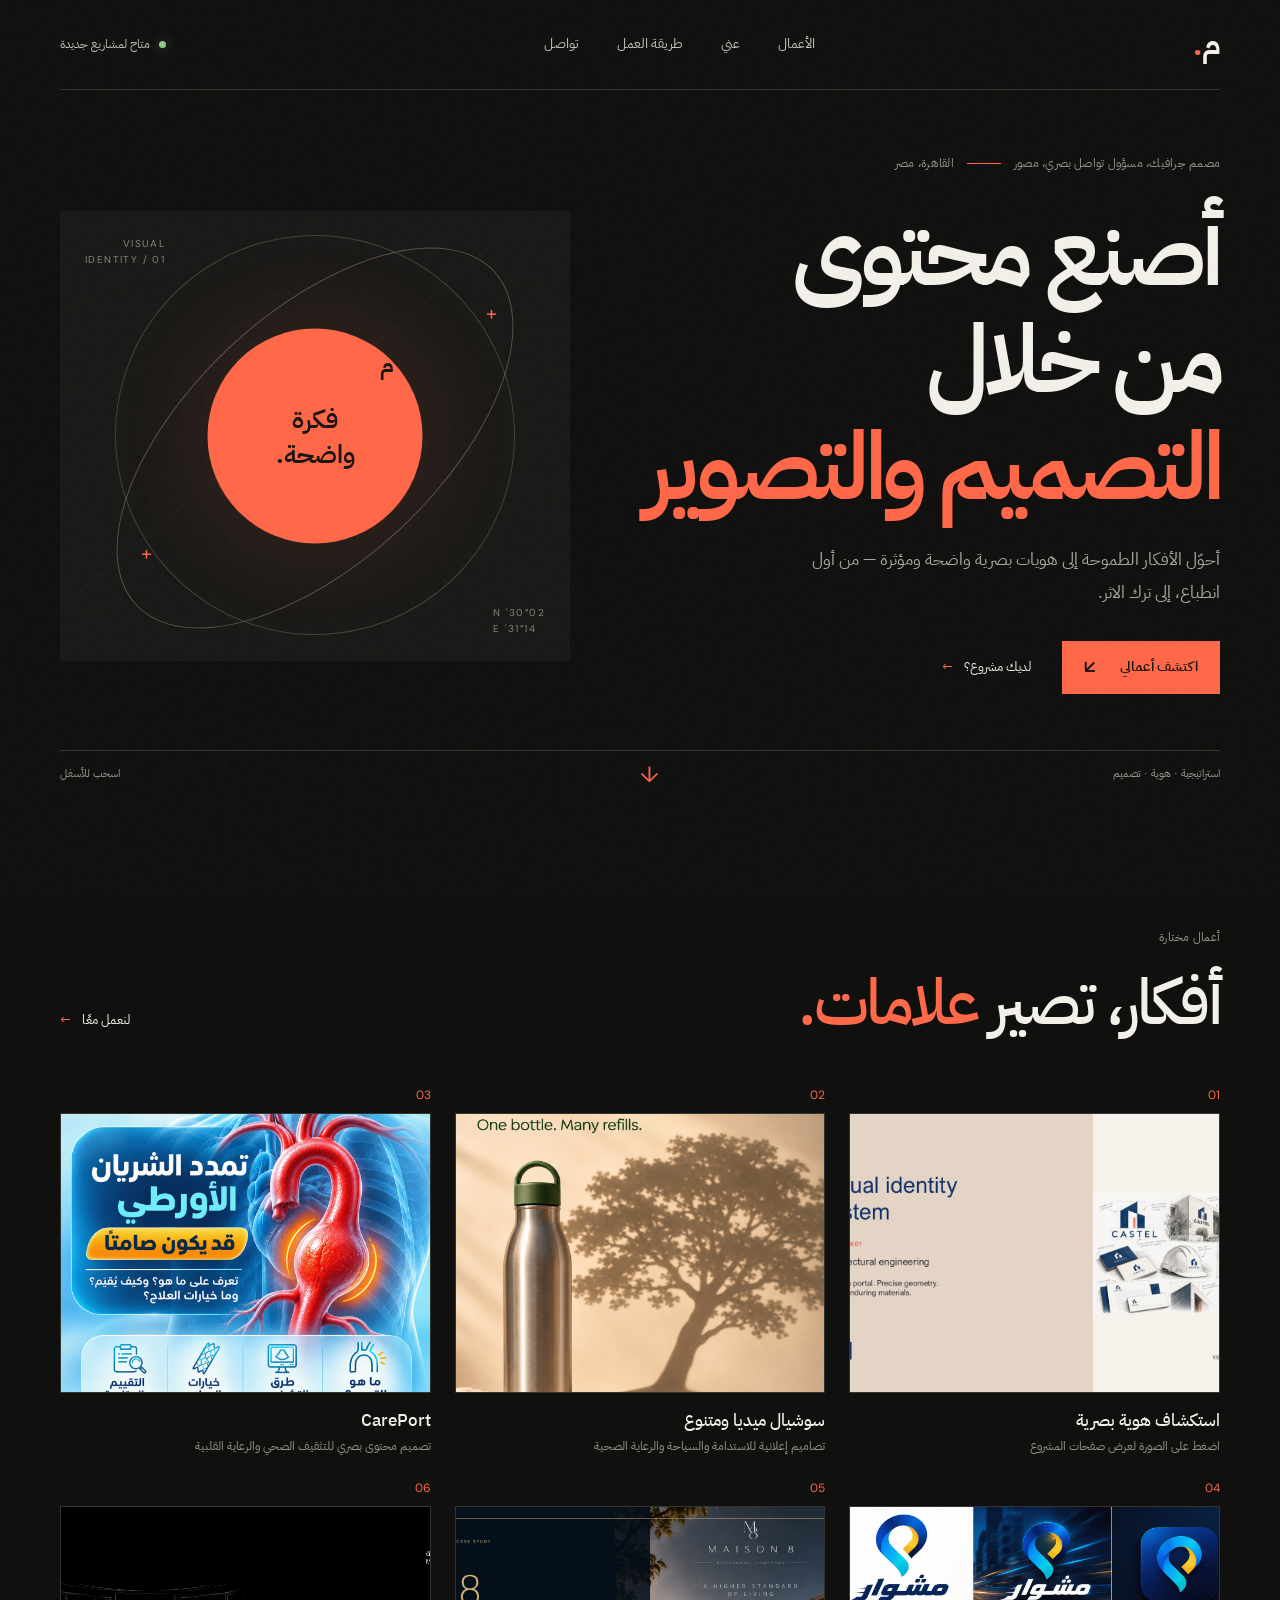
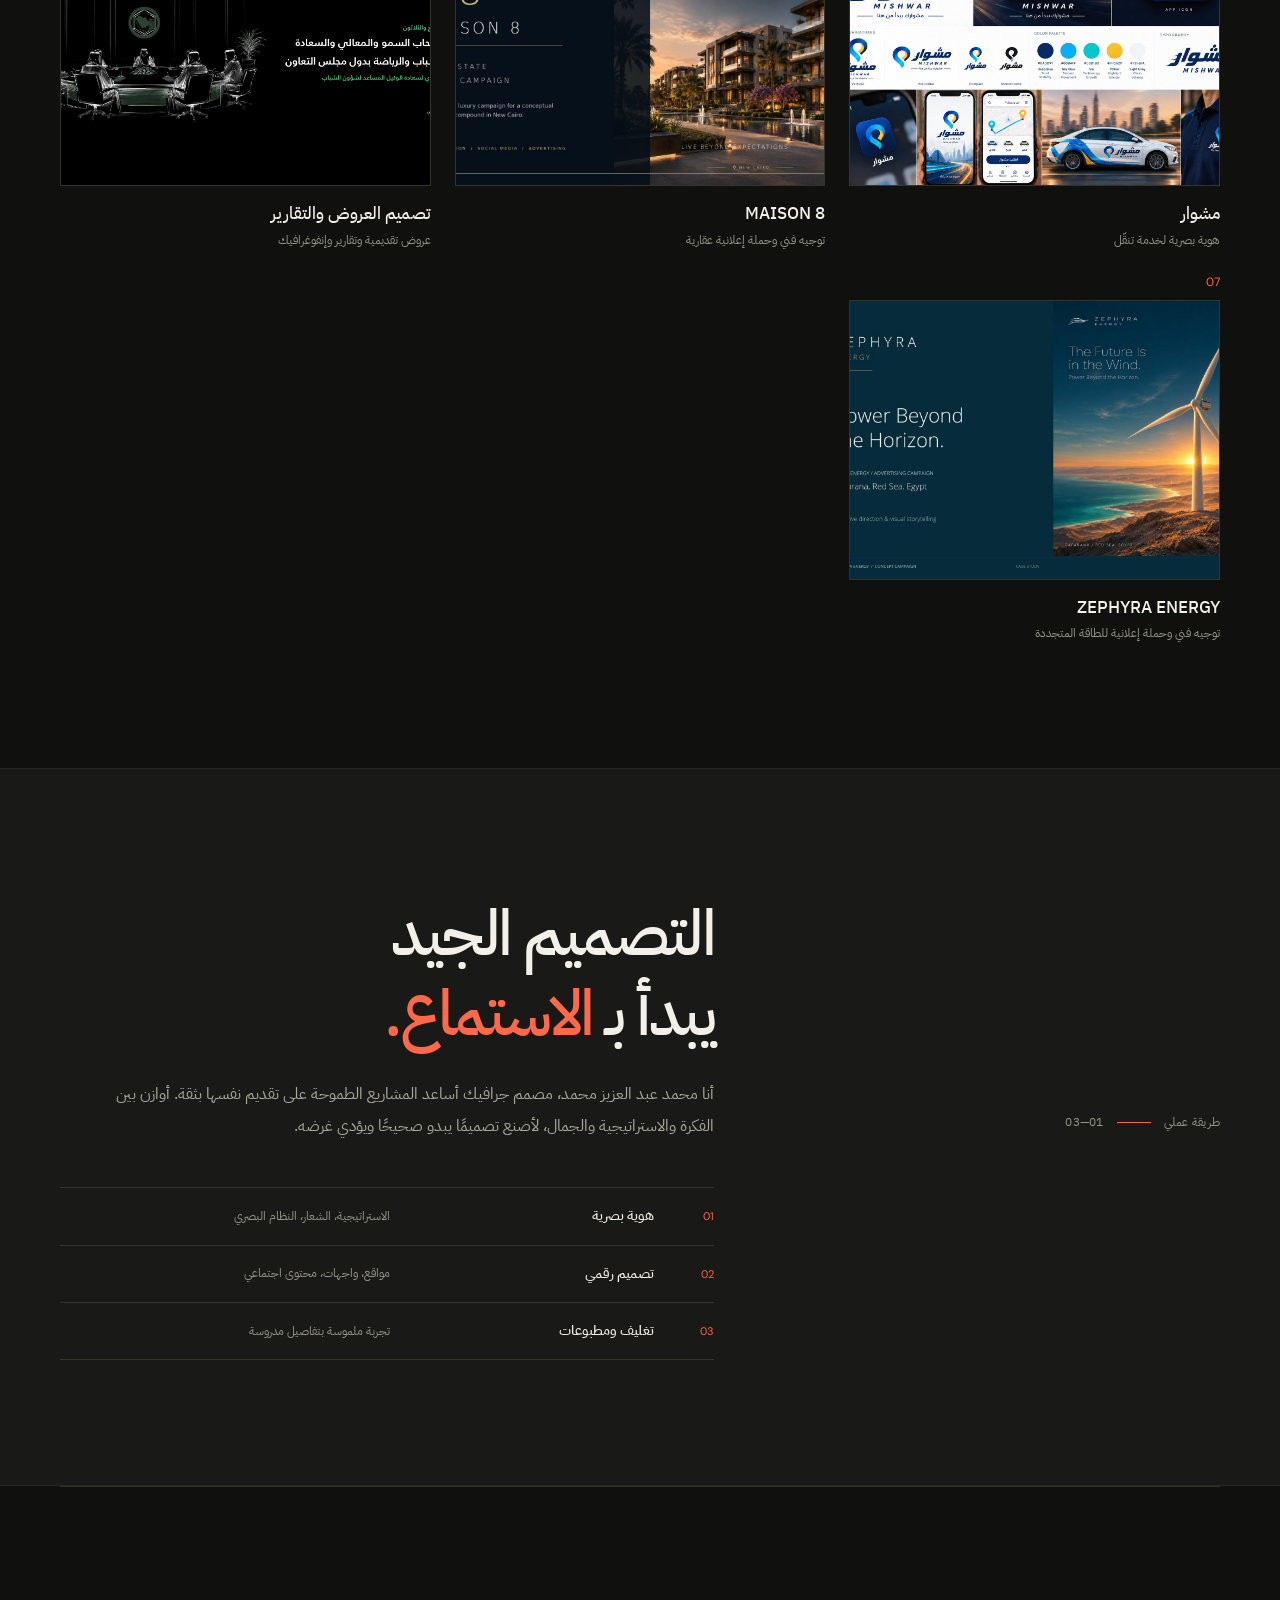
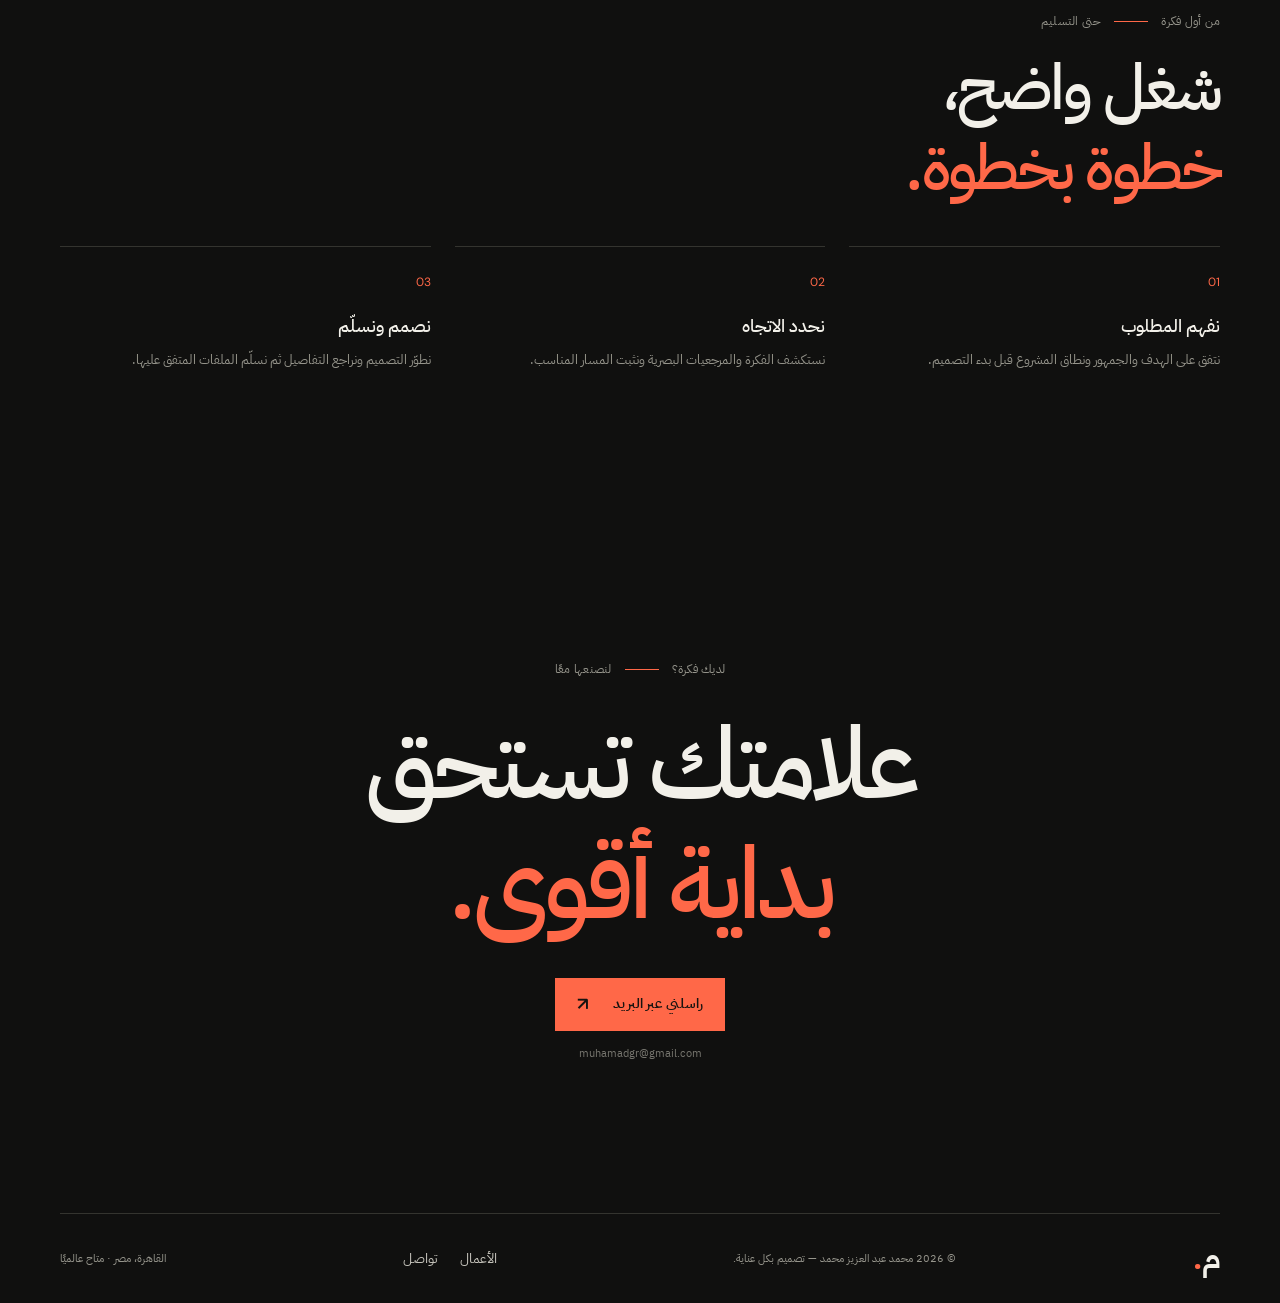
==== commit 62632fb7: "Add four Cleopatra Hospital posters to the social media gallery" ====
--- a/index.html
+++ b/index.html
@@ -98,7 +98,7 @@
 
         <article class="project-slot"><span class="slot-number">01</span><a href="project-01-nine-pages.html" style="display:block;color:inherit;text-decoration:none"><div class="project-image-wrap"><img class="project-image" src="a.JPG" alt="غلاف المشروع الأول" loading="lazy"></div></a><h3>استكشاف هوية بصرية</h3><p>اضغط على الصورة لعرض صفحات المشروع</p></article> 
-        <article class="project-slot" id="social-media"><span class="slot-number">02</span><a href="social-media.html" style="display:block;color:inherit;text-decoration:none"><div class="project-image-wrap"><img class="project-image" src="social/fao0.png" alt="إعلان الاستدامة" loading="lazy"></div><h3>سوشيال ميديا ومتنوع</h3></a><p>تصاميم إعلانية للاستدامة والسياحة</p></article>
+        <article class="project-slot" id="social-media"><span class="slot-number">02</span><a href="social-media.html" style="display:block;color:inherit;text-decoration:none"><div class="project-image-wrap"><img class="project-image" src="social/fao0.png" alt="إعلان الاستدامة" loading="lazy"></div><h3>سوشيال ميديا ومتنوع</h3></a><p>تصاميم إعلانية للاستدامة والسياحة والرعاية الصحية</p></article>
         <article class="project-slot"> 
           <span class="slot-number">03</span>
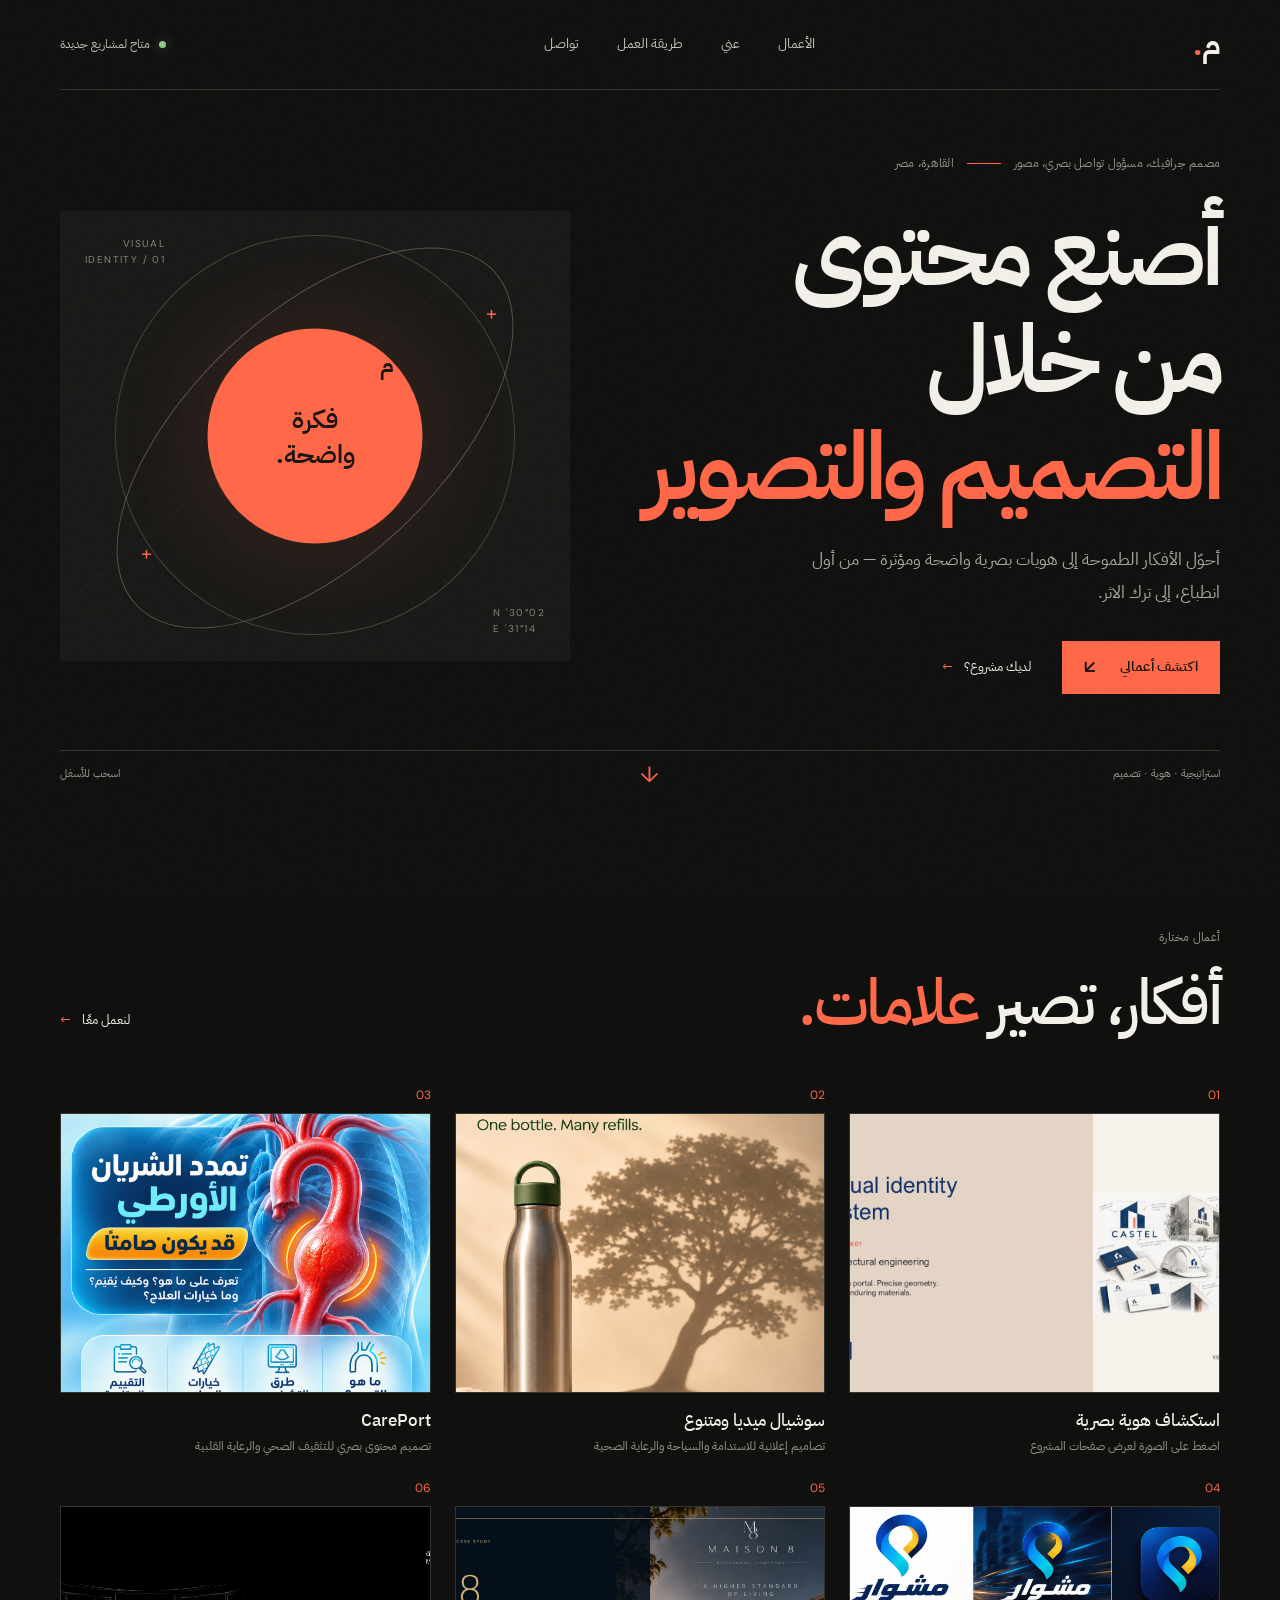
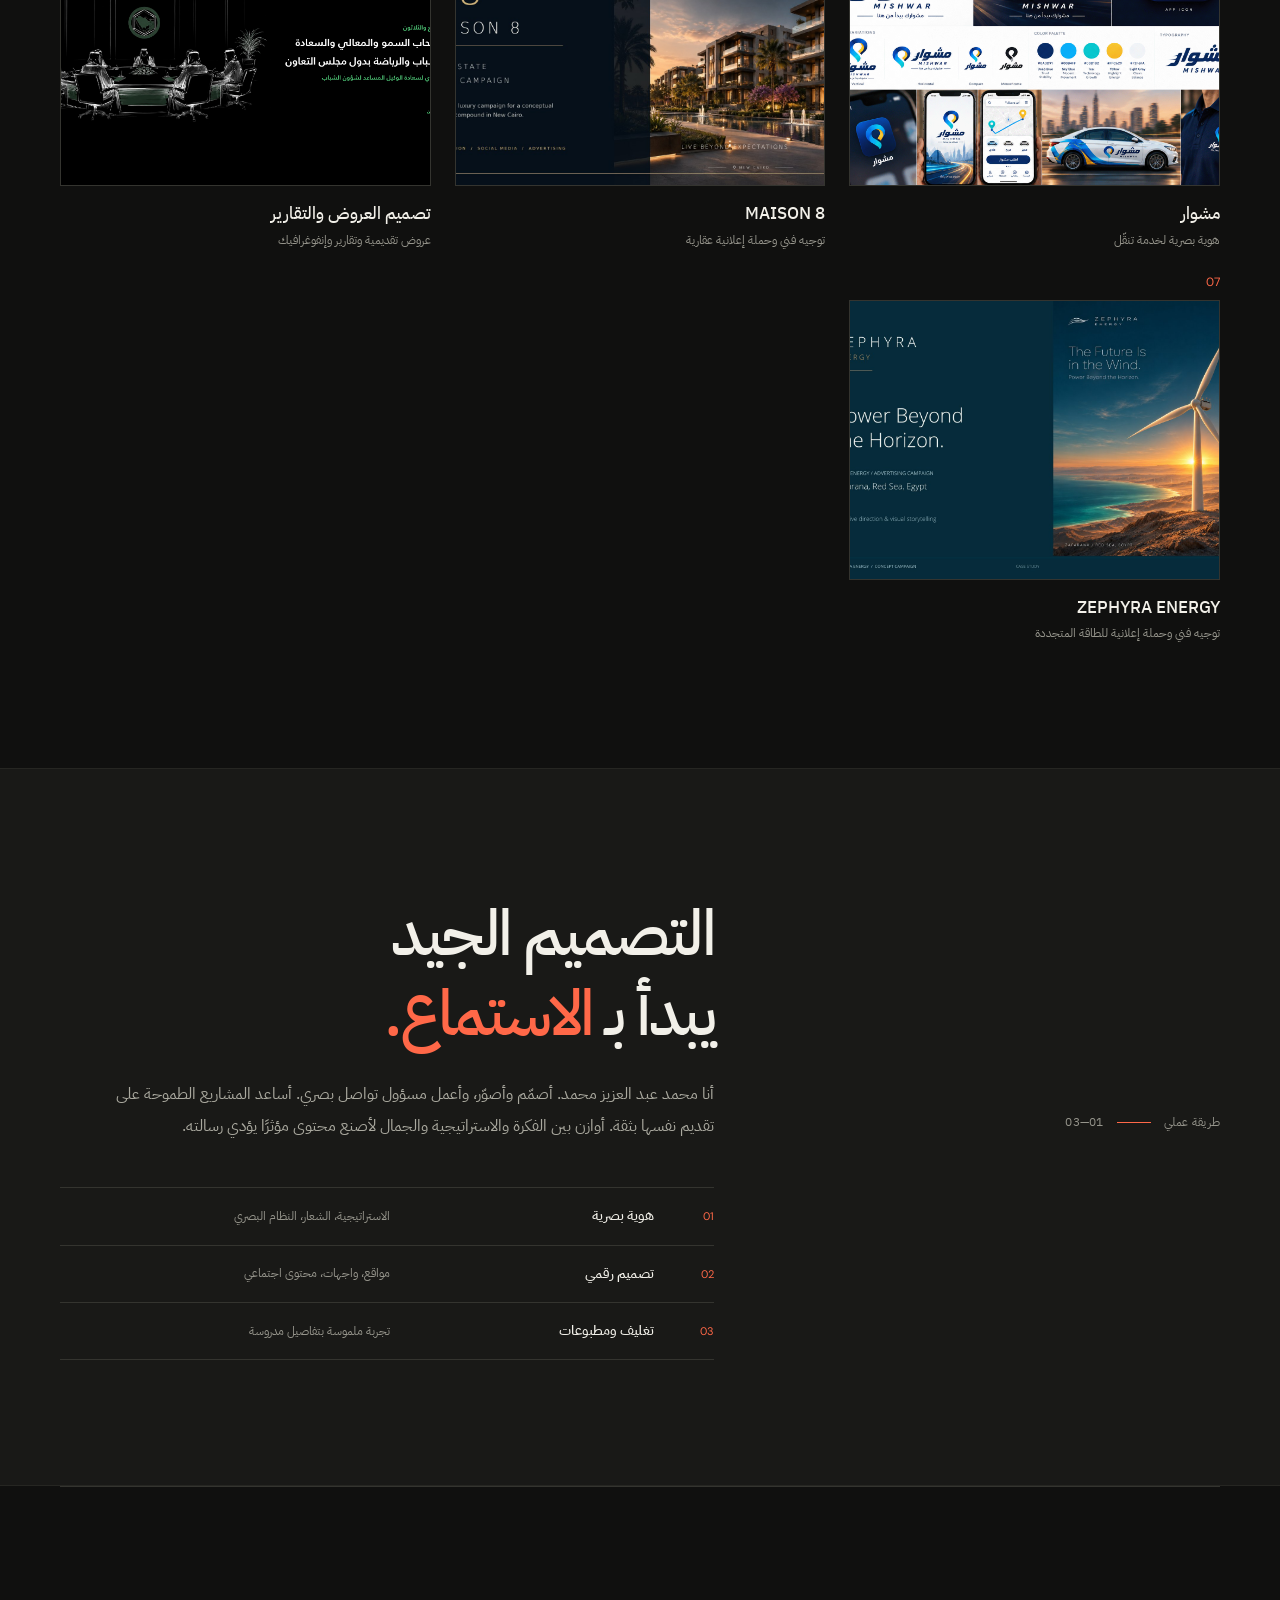
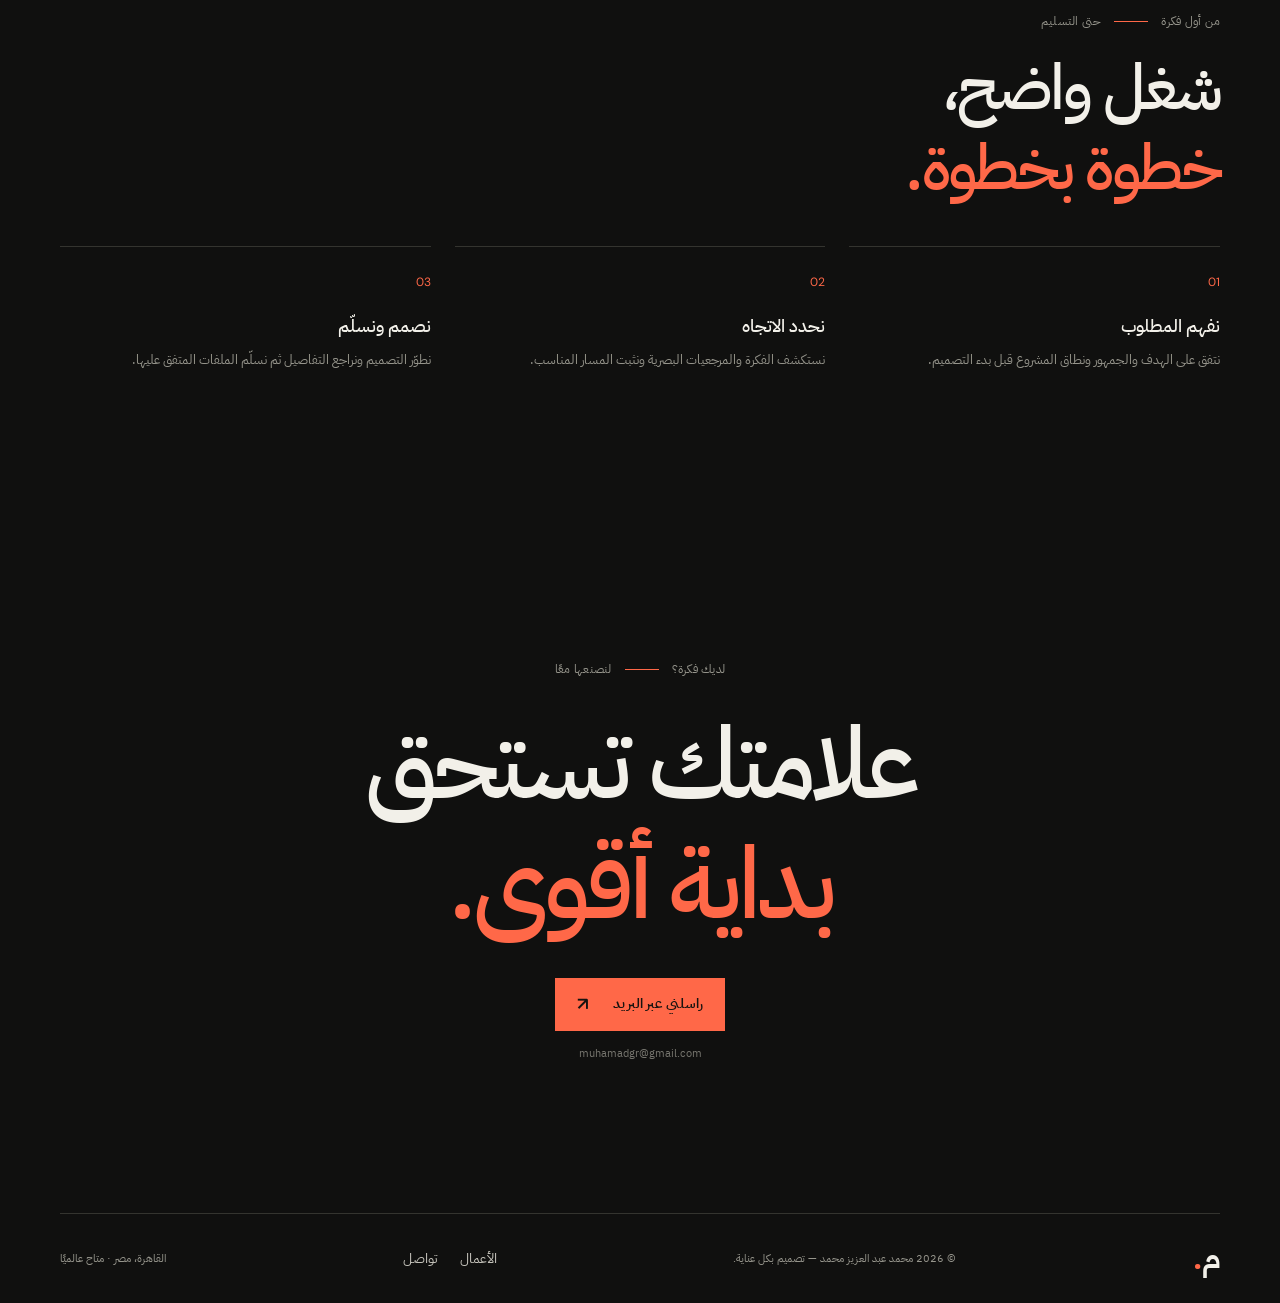
==== commit 0de6ad2c: "Update Arabic portfolio biography" ====
--- a/index.html
+++ b/index.html
@@ -163,7 +163,7 @@
 
     <section class="about-section section" id="about"> 
-      <div class="wrap about-layout"><p class="eyebrow">طريقة عملي <span class="eyebrow-line"></span> 01—03</p><div class="about-content"><h2>التصميم الجيد<br>يبدأ بـ <em>الاستماع.</em></h2><p class="about-body">أنا محمد عبد العزيز محمد، مصمم جرافيك أساعد المشاريع الطموحة على تقديم نفسها بثقة. أوازن بين الفكرة والاستراتيجية والجمال، لأصنع تصميمًا يبدو صحيحًا ويؤدي غرضه.</p><div class="services"><div><span>01</span><b>هوية بصرية</b><small>الاستراتيجية، الشعار، النظام البصري</small></div><div><span>02</span><b>تصميم رقمي</b><small>مواقع، واجهات، محتوى اجتماعي</small></div><div><span>03</span><b>تغليف ومطبوعات</b><small>تجربة ملموسة بتفاصيل مدروسة</small></div></div></div></div>+      <div class="wrap about-layout"><p class="eyebrow">طريقة عملي <span class="eyebrow-line"></span> 01—03</p><div class="about-content"><h2>التصميم الجيد<br>يبدأ بـ <em>الاستماع.</em></h2><p class="about-body">أنا محمد عبد العزيز محمد. أصمّم وأصوّر، وأعمل مسؤول تواصل بصري. أساعد المشاريع الطموحة على تقديم نفسها بثقة. أوازن بين الفكرة والاستراتيجية والجمال لأصنع محتوى مؤثرًا يؤدي رسالته.</p><div class="services"><div><span>01</span><b>هوية بصرية</b><small>الاستراتيجية، الشعار، النظام البصري</small></div><div><span>02</span><b>تصميم رقمي</b><small>مواقع، واجهات، محتوى اجتماعي</small></div><div><span>03</span><b>تغليف ومطبوعات</b><small>تجربة ملموسة بتفاصيل مدروسة</small></div></div></div></div> 
     </section> 
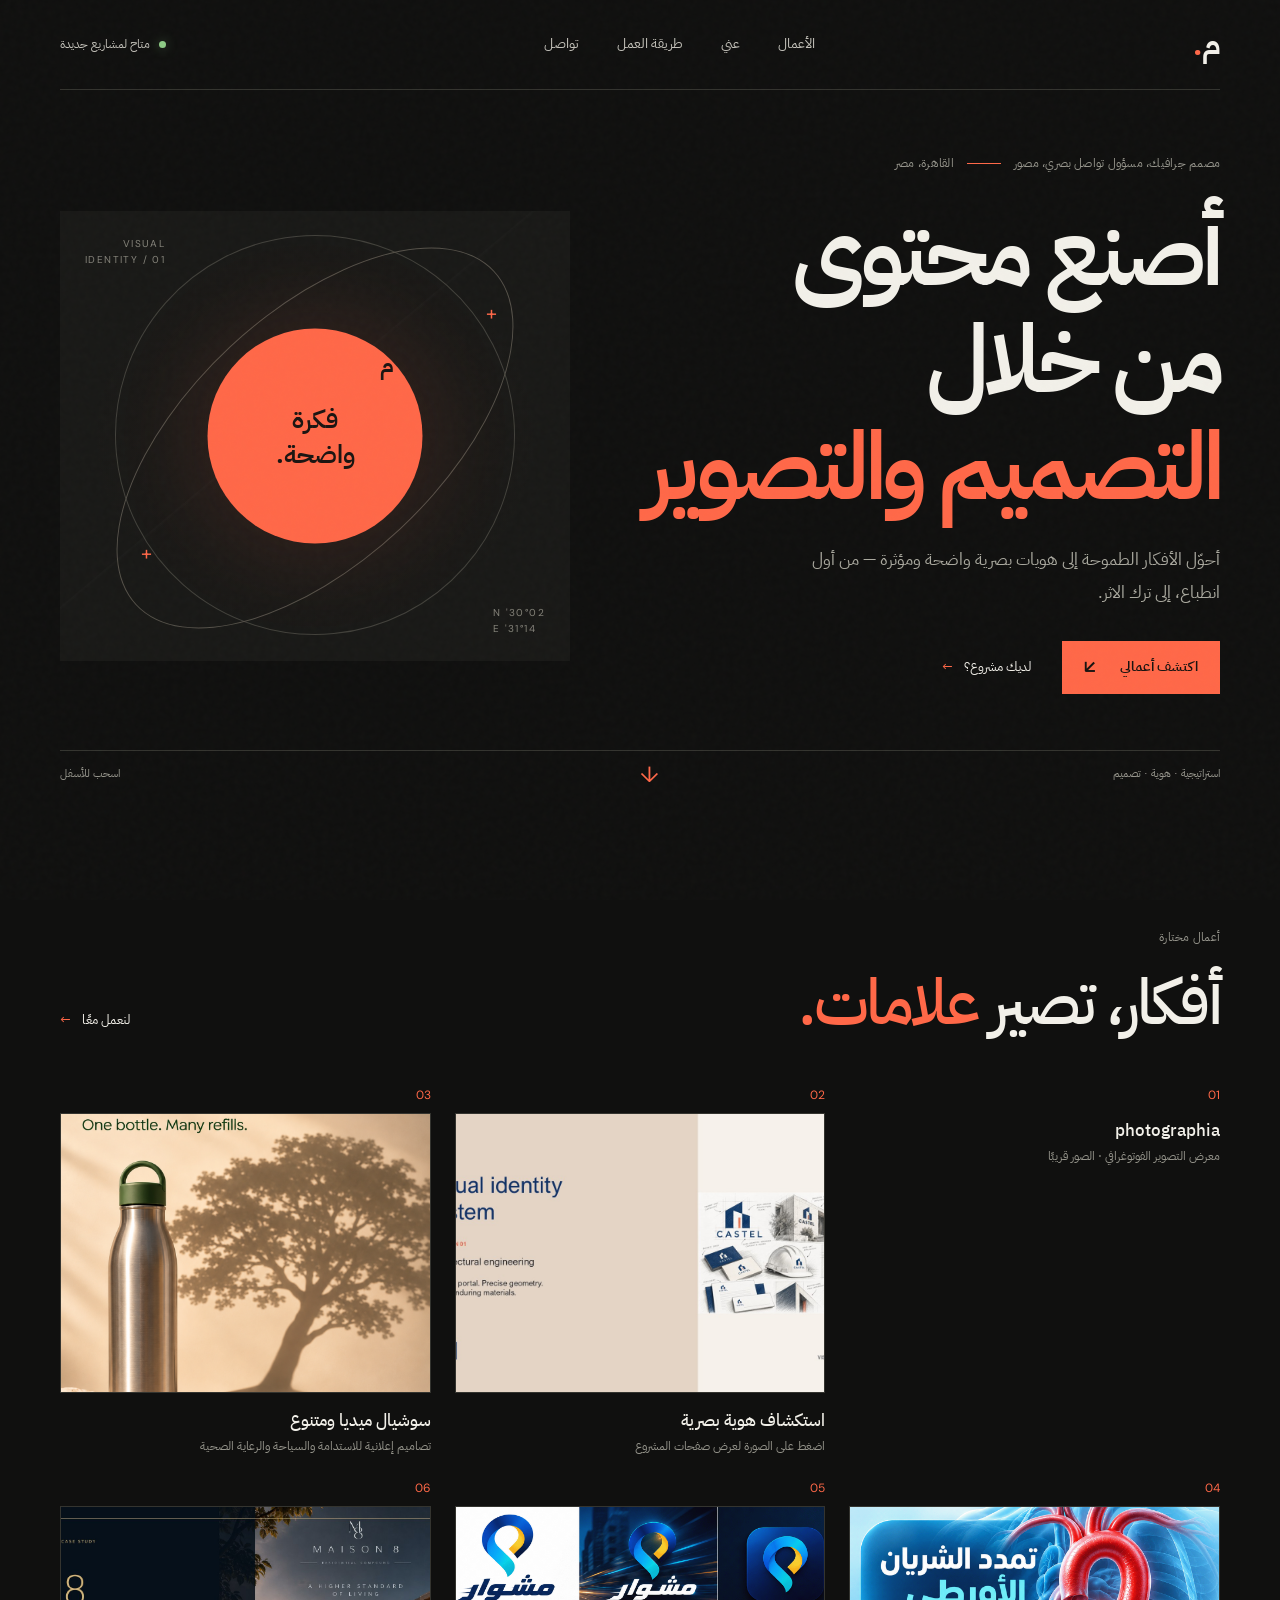
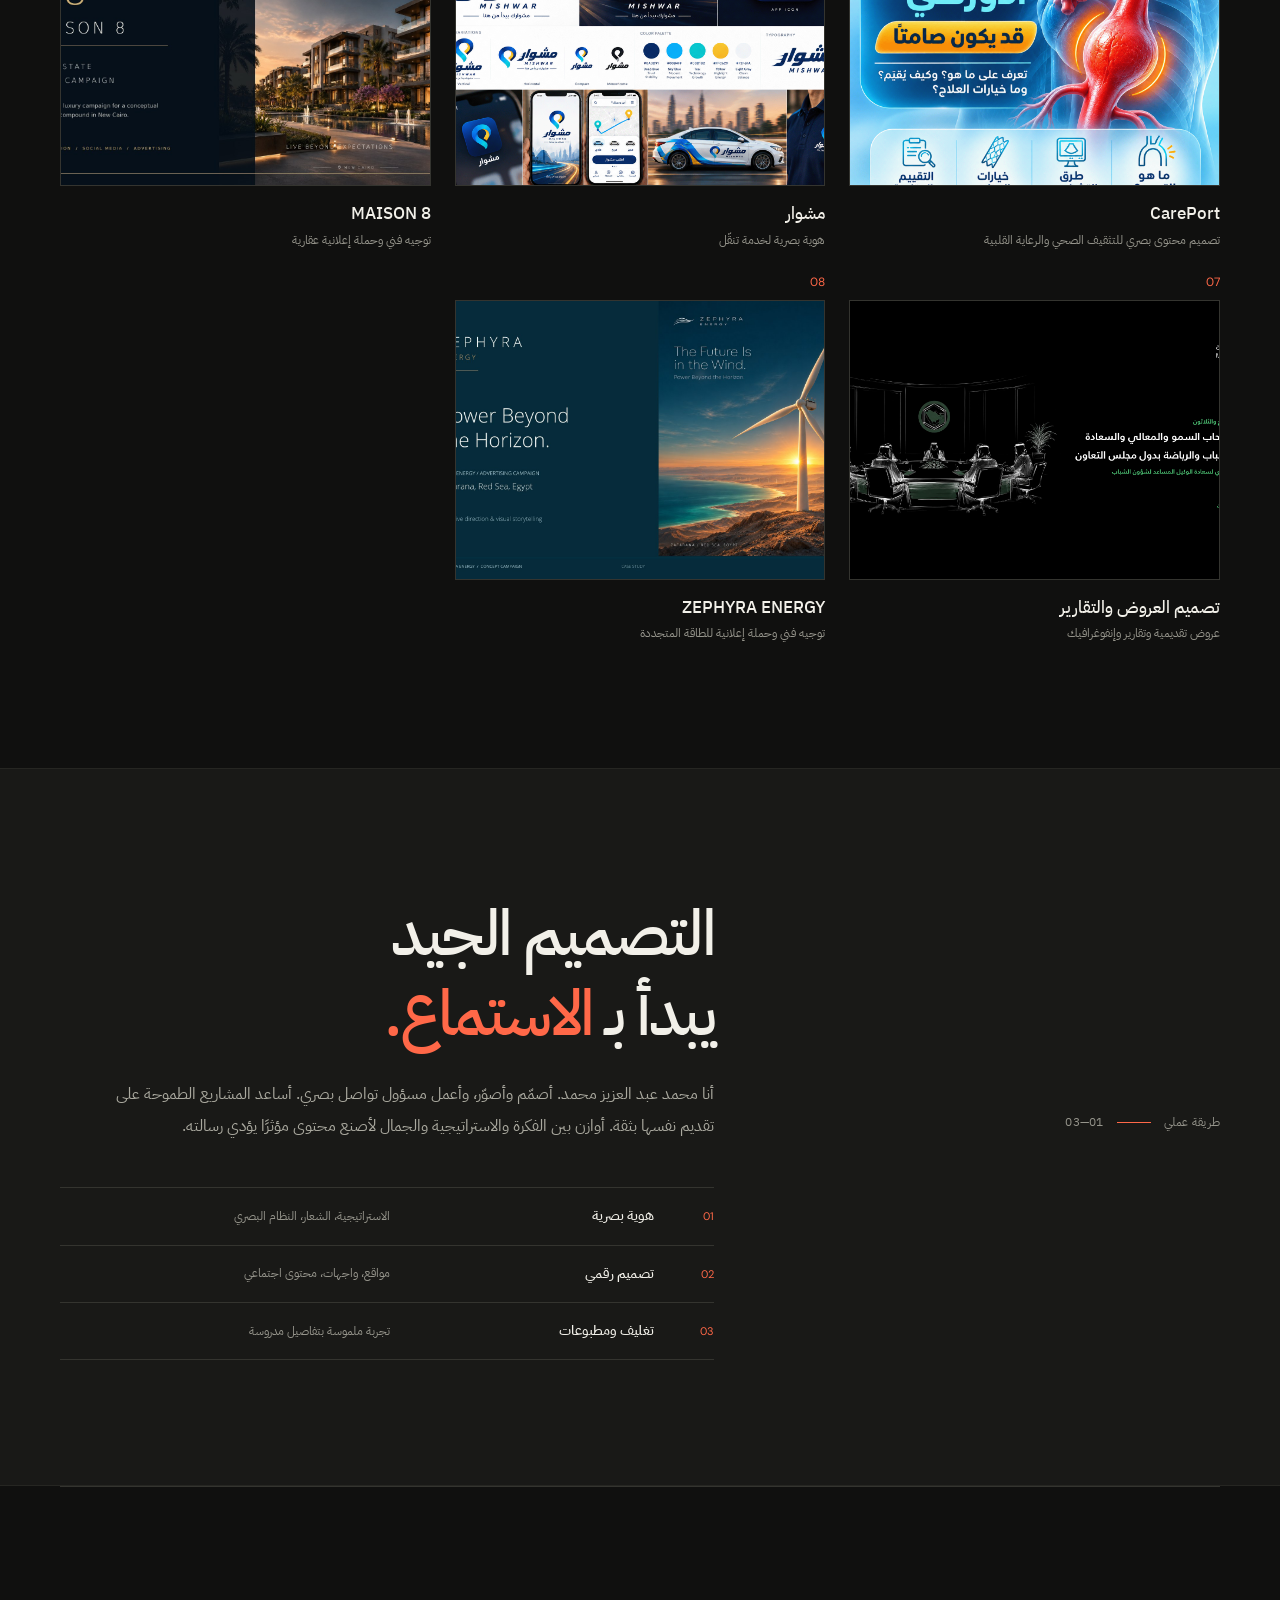
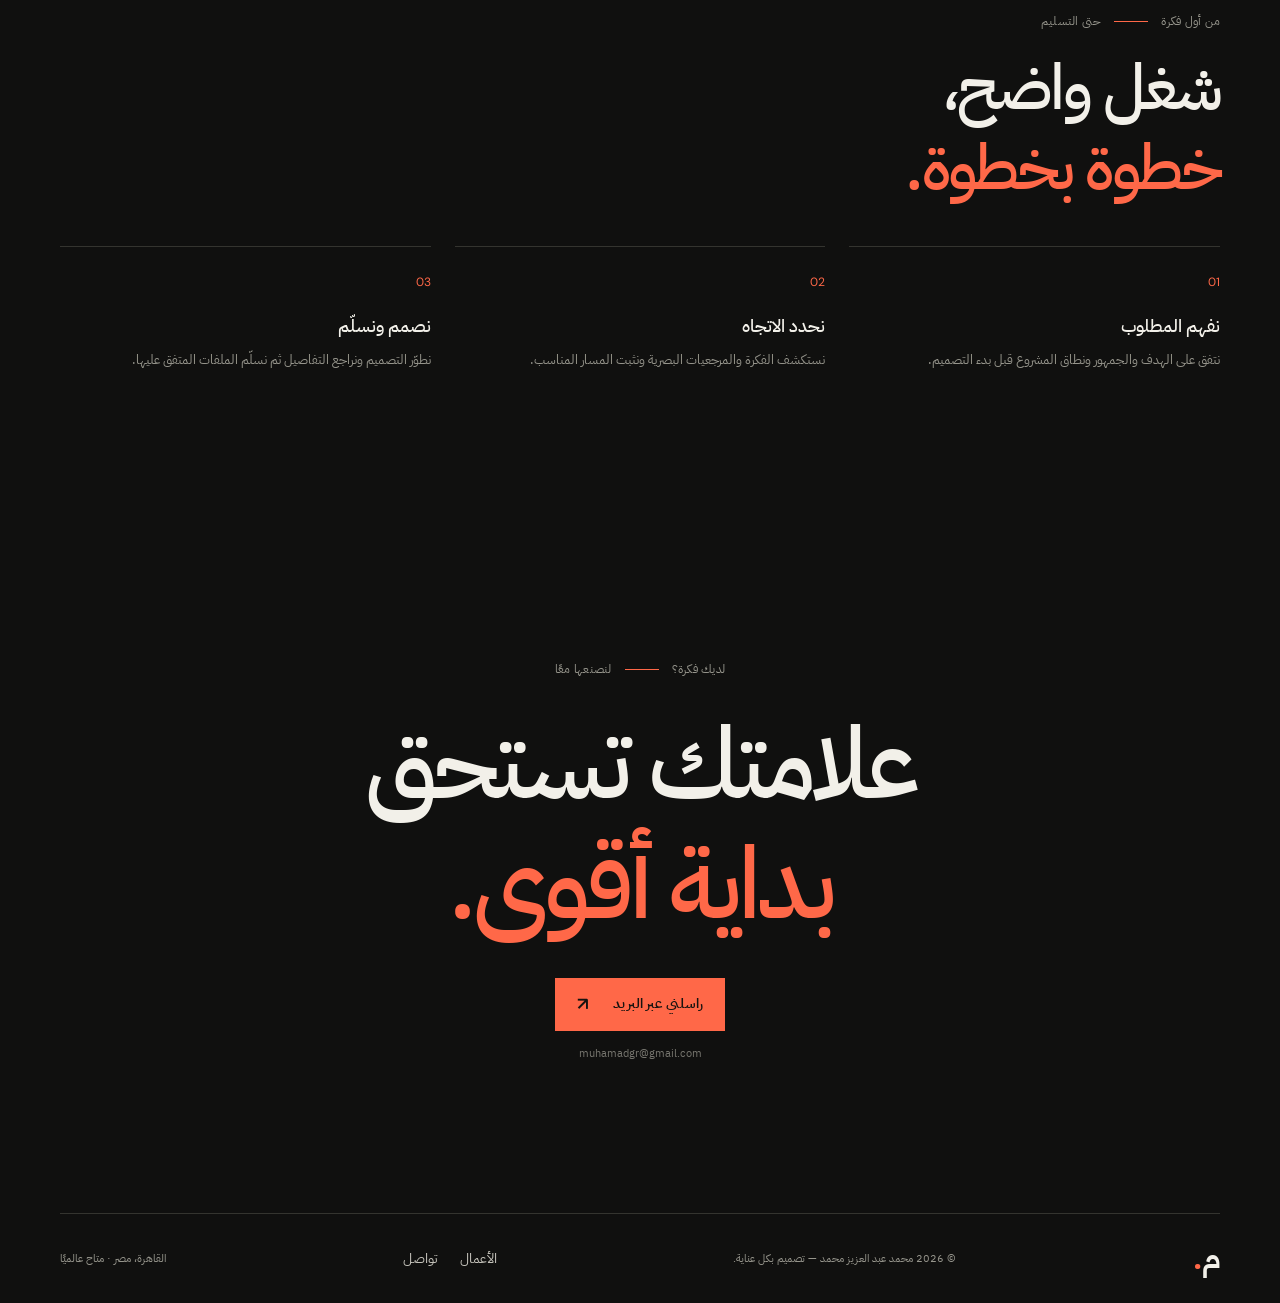
==== commit d99df3ec: "Place photographia first in the portfolio project grid" ====
--- a/index.html
+++ b/index.html
@@ -96,12 +96,17 @@
 
       <div class="project-grid"> 
-        <article class="project-slot"><span class="slot-number">01</span><a href="project-01-nine-pages.html" style="display:block;color:inherit;text-decoration:none"><div class="project-image-wrap"><img class="project-image" src="a.JPG" alt="غلاف المشروع الأول" loading="lazy"></div></a><h3>استكشاف هوية بصرية</h3><p>اضغط على الصورة لعرض صفحات المشروع</p></article>-
-        <article class="project-slot" id="social-media"><span class="slot-number">02</span><a href="social-media.html" style="display:block;color:inherit;text-decoration:none"><div class="project-image-wrap"><img class="project-image" src="social/fao0.png" alt="إعلان الاستدامة" loading="lazy"></div><h3>سوشيال ميديا ومتنوع</h3></a><p>تصاميم إعلانية للاستدامة والسياحة والرعاية الصحية</p></article>
+        <article class="project-slot" id="photographia">
+          <span class="slot-number">01</span>
+          <h3><bdi lang="en">photographia</bdi></h3>
+          <p>معرض التصوير الفوتوغرافي · الصور قريبًا</p>
+        </article>
+        <article class="project-slot"><span class="slot-number">02</span><a href="project-01-nine-pages.html" style="display:block;color:inherit;text-decoration:none"><div class="project-image-wrap"><img class="project-image" src="a.JPG" alt="غلاف مشروع الهوية البصرية" loading="lazy"></div></a><h3>استكشاف هوية بصرية</h3><p>اضغط على الصورة لعرض صفحات المشروع</p></article>+
+        <article class="project-slot" id="social-media"><span class="slot-number">03</span><a href="social-media.html" style="display:block;color:inherit;text-decoration:none"><div class="project-image-wrap"><img class="project-image" src="social/fao0.png" alt="إعلان الاستدامة" loading="lazy"></div><h3>سوشيال ميديا ومتنوع</h3></a><p>تصاميم إعلانية للاستدامة والسياحة والرعاية الصحية</p></article>
         <article class="project-slot"> 
-          <span class="slot-number">03</span>+          <span class="slot-number">04</span> 
           <a href="careport.html" aria-label="عرض مشروع CarePort" style="display:block;color:inherit;text-decoration:none"> 
@@ -116,7 +121,7 @@
         </article> 
         <article class="project-slot">
-          <span class="slot-number">04</span>
+          <span class="slot-number">05</span>
           <a href="mishwar.html" aria-label="عرض مشروع مشوار" style="display:block;color:inherit;text-decoration:none">
             <div class="project-image-wrap"><img class="project-image" src="mishwar-cover.png" alt="لوحة هوية مشوار تعرض الشعار والألوان ونماذج تطبيقه على الهاتف والمركبة" loading="lazy" width="1536" height="1024"></div>
             <h3>مشوار</h3>
@@ -124,7 +129,7 @@
           <p>هوية بصرية لخدمة تنقّل</p>
         </article>
         <article class="project-slot">
-          <span class="slot-number">05</span>
+          <span class="slot-number">06</span>
           <a href="maison-8.html" aria-label="عرض مشروع MAISON 8" style="display:block;color:inherit;text-decoration:none">
             <div class="project-image-wrap"><img class="project-image" src="maison-8-01.jpg" alt="غلاف حملة MAISON 8 لمجمّع سكني في القاهرة الجديدة" loading="lazy" width="1500" height="844"></div>
             <h3><bdi lang="en">MAISON 8</bdi></h3>
@@ -132,7 +137,7 @@
           <p>توجيه فني وحملة إعلانية عقارية</p>
         </article>
         <article class="project-slot">
-          <span class="slot-number">06</span>
+          <span class="slot-number">07</span>
           <a href="presentations.html" aria-label="عرض مشروع تصميم العروض والتقارير" style="display:block;color:inherit;text-decoration:none">
             <div class="project-image-wrap"><img class="project-image" src="pr-01-sports-cover.png" alt="غلاف عرض وزارة الرياضة" loading="lazy" width="1920" height="1080"></div>
             <h3>تصميم العروض والتقارير</h3>
@@ -141,7 +146,7 @@
         </article>
         <article class="project-slot"> 
-          <span class="slot-number">07</span>+          <span class="slot-number">08</span> 
           <a href="zephyra-energy.html" aria-label="عرض مشروع ZEPHYRA ENERGY" style="display:block;color:inherit;text-decoration:none"> 
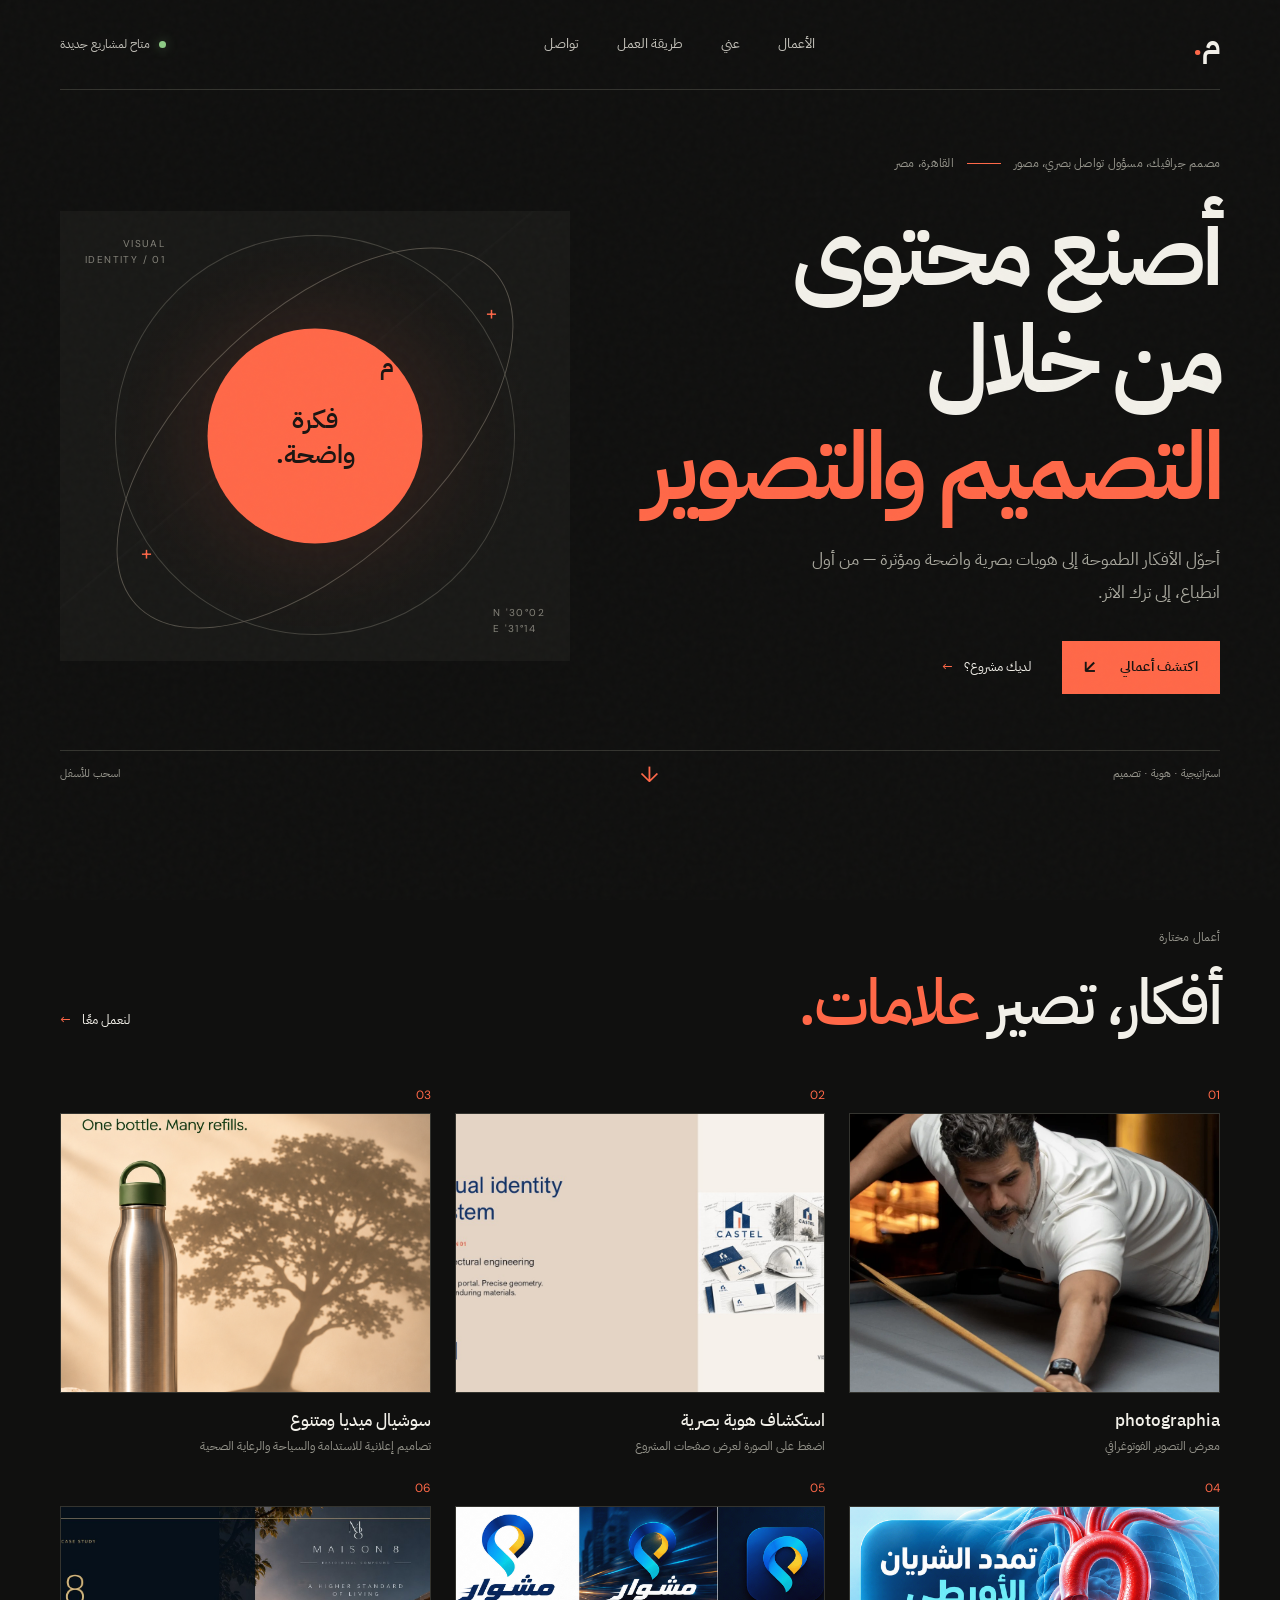
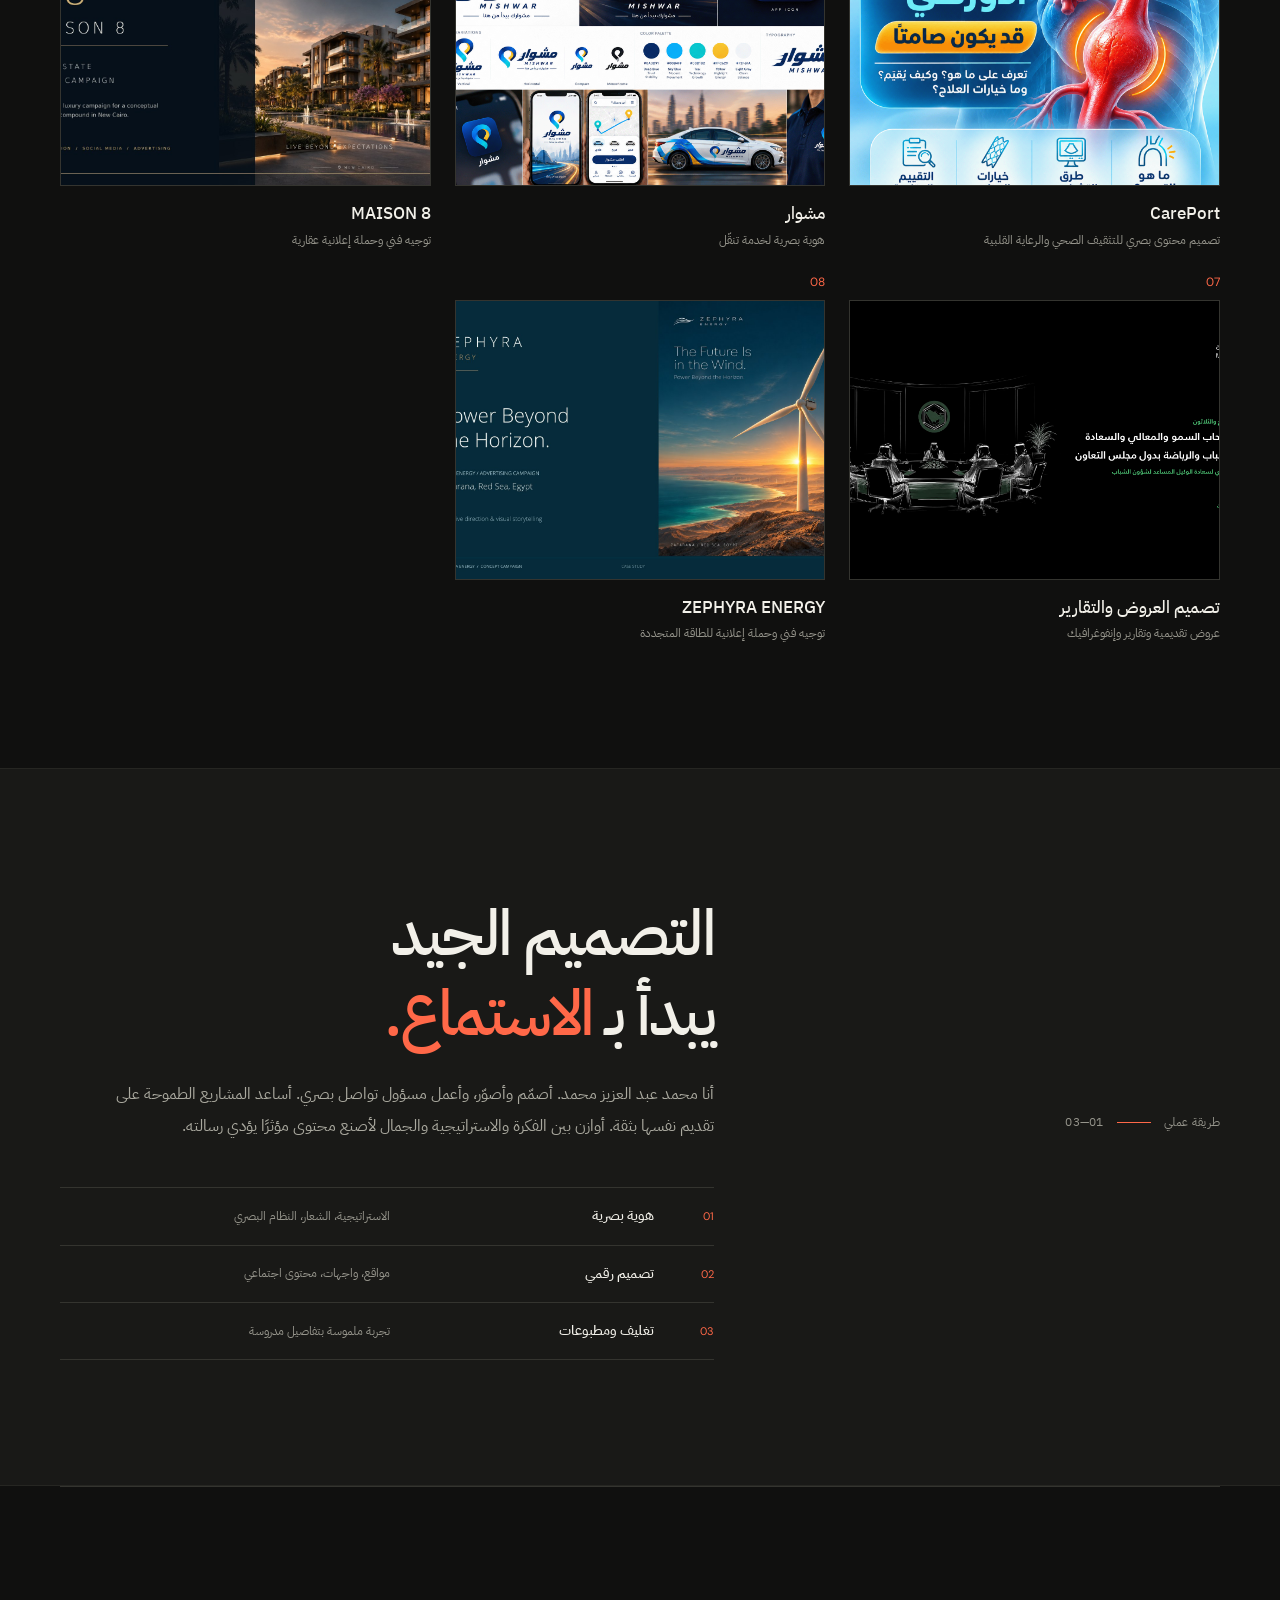
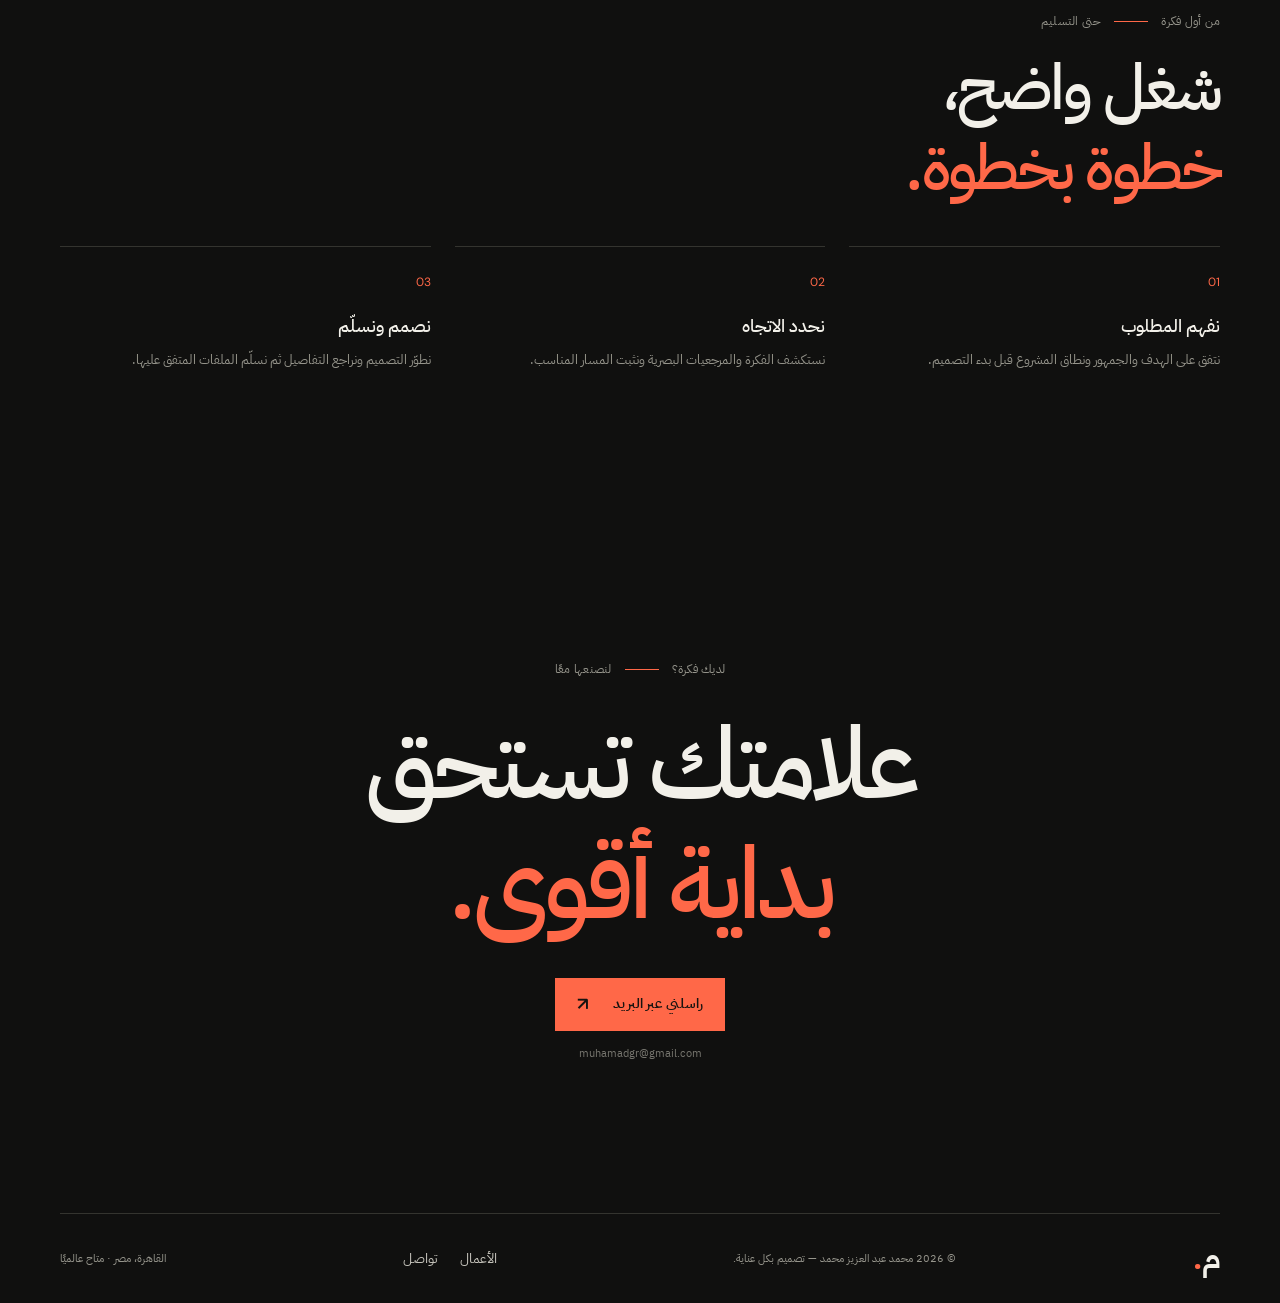
==== commit 41602ad5: "Curate 18 photographs in the photographia gallery" ====
--- a/index.html
+++ b/index.html
@@ -97,10 +97,7 @@
       <div class="project-grid"> 
         <article class="project-slot" id="photographia">
-          <span class="slot-number">01</span>
-          <h3><bdi lang="en">photographia</bdi></h3>
-          <p>معرض التصوير الفوتوغرافي · الصور قريبًا</p>
-        </article>
+          <span class="slot-number">01</span><a href="photographia.html" style="display:block;color:inherit;text-decoration:none"><div class="project-image-wrap"><img class="project-image" src="photographia/frame-1.webp" alt="لاعب بلياردو يستعد للتسديد" loading="lazy"></div><h3 lang="en">photographia</h3></a><p>معرض التصوير الفوتوغرافي</p></article>
         <article class="project-slot"><span class="slot-number">02</span><a href="project-01-nine-pages.html" style="display:block;color:inherit;text-decoration:none"><div class="project-image-wrap"><img class="project-image" src="a.JPG" alt="غلاف مشروع الهوية البصرية" loading="lazy"></div></a><h3>استكشاف هوية بصرية</h3><p>اضغط على الصورة لعرض صفحات المشروع</p></article> 
         <article class="project-slot" id="social-media"><span class="slot-number">03</span><a href="social-media.html" style="display:block;color:inherit;text-decoration:none"><div class="project-image-wrap"><img class="project-image" src="social/fao0.png" alt="إعلان الاستدامة" loading="lazy"></div><h3>سوشيال ميديا ومتنوع</h3></a><p>تصاميم إعلانية للاستدامة والسياحة والرعاية الصحية</p></article>
